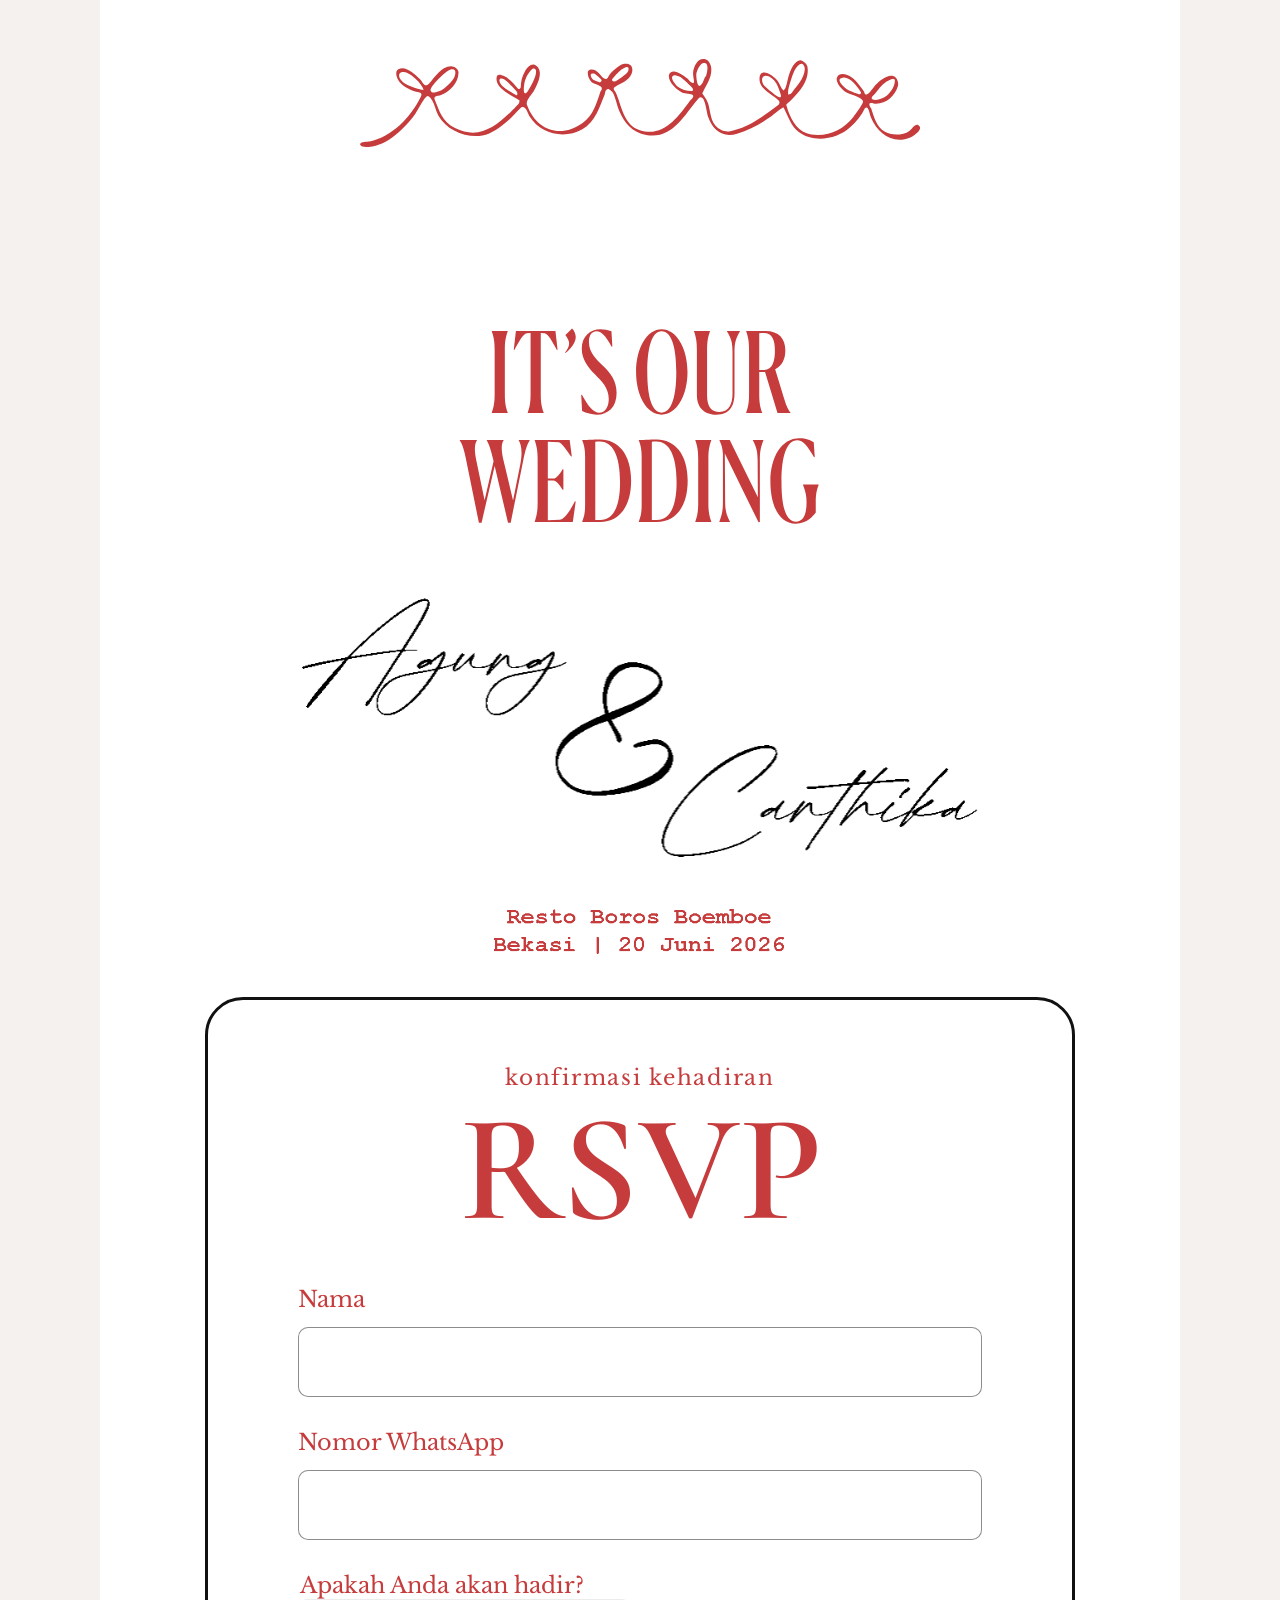
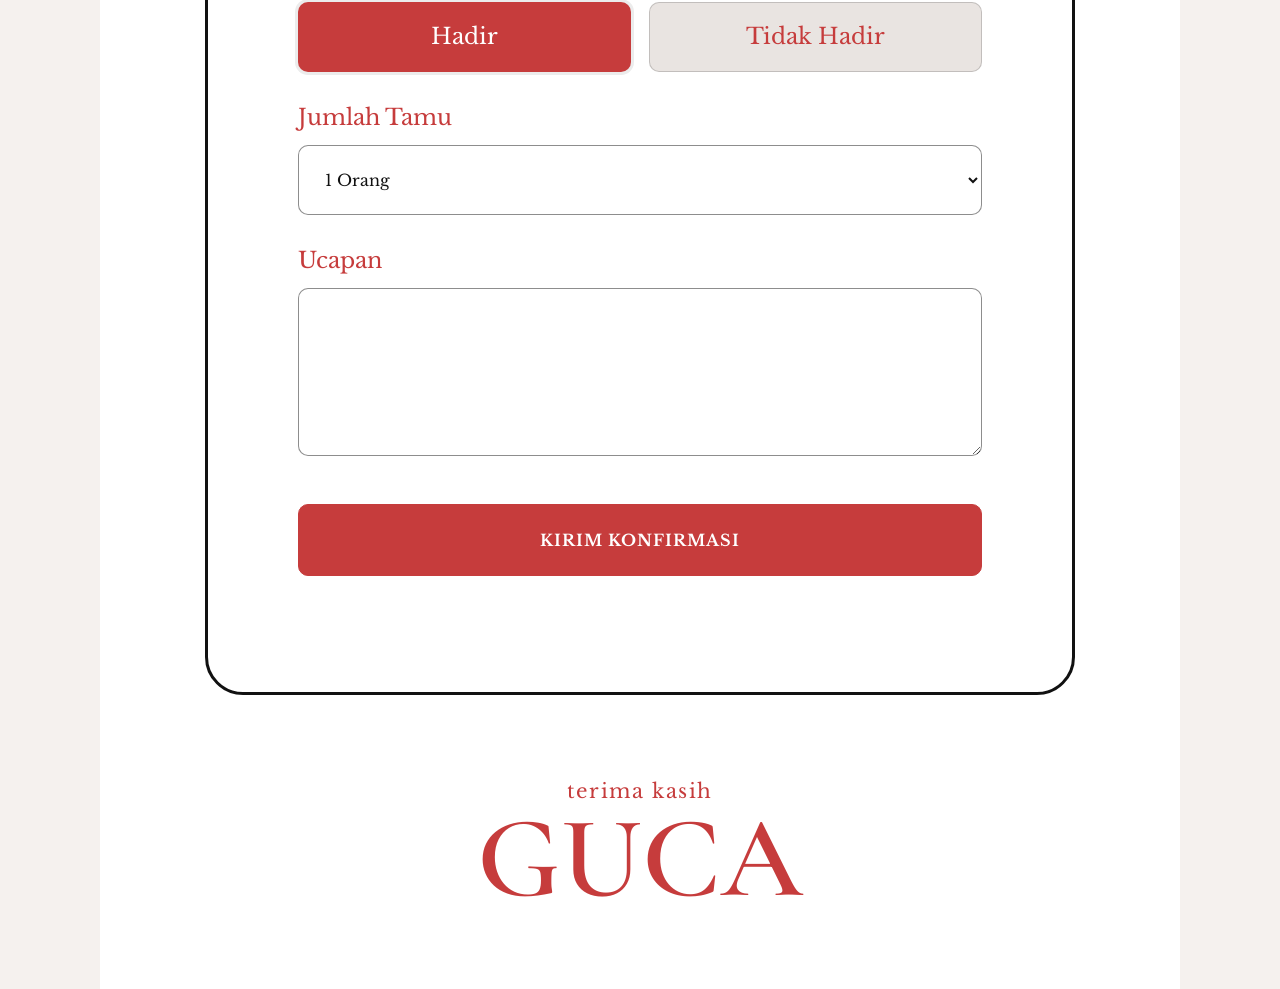
==== index.html @ 92a575a7 "Initial commit via Netlify [skip ci]" ====
<!DOCTYPE html>
<html lang="id">
<head>
  <meta charset="UTF-8">
  <meta name="viewport" content="width=device-width, initial-scale=1.0">
  <title>GUCA RSVP</title>
  <meta name="description" content="RSVP pernikahan GUCA dengan tampilan mengikuti desain undangan asli.">
  <link rel="icon" type="image/svg+xml" href="assets/favicon.svg">
  <link rel="preconnect" href="https://fonts.googleapis.com">
  <link rel="preconnect" href="https://fonts.gstatic.com" crossorigin>
  <link
    href="https://fonts.googleapis.com/css2?family=Cormorant+Garamond:wght@400;500;600;700&family=Libre+Baskerville:wght@400;700&display=swap"
    rel="stylesheet"
  >
  <link rel="stylesheet" href="styles.css">
</head>
<body>
  <main class="invitation-page">
    <section class="design-top" aria-label="Desain undangan asli">
      <img src="assets/guca-rsvp.svg" alt="GUCA wedding invitation">
    </section>

    <section class="rsvp-box" aria-labelledby="rsvpTitle">
      <p class="small-title">Konfirmasi kehadiran</p>
      <h1 id="rsvpTitle">RSVP</h1>

      <form id="rsvpForm" class="rsvp-form">
        <label>
          <span>Nama</span>
          <input name="name" type="text" autocomplete="name" required>
        </label>

        <label>
          <span>Nomor WhatsApp</span>
          <input name="phone" type="tel" autocomplete="tel" required>
        </label>

        <fieldset>
          <legend>Apakah Anda akan hadir?</legend>
          <div class="radio-grid">
            <label>
              <input type="radio" name="attendance" value="Hadir" checked>
              <span>Hadir</span>
            </label>
            <label>
              <input type="radio" name="attendance" value="Tidak hadir">
              <span>Tidak Hadir</span>
            </label>
          </div>
        </fieldset>

        <label>
          <span>Jumlah Tamu</span>
          <select name="guests">
            <option value="1">1 Orang</option>
            <option value="2">2 Orang</option>
            <option value="3">3 Orang</option>
            <option value="4">4 Orang</option>
          </select>
        </label>

        <label>
          <span>Ucapan</span>
          <textarea name="message" rows="5"></textarea>
        </label>

        <button type="submit">Kirim Konfirmasi</button>
        <p id="formStatus" class="form-status" role="status" aria-live="polite"></p>
      </form>
    </section>

    <footer class="closing-mark">
      <span>Terima kasih</span>
      <strong>GUCA</strong>
    </footer>
  </main>

  <script src="script.js"></script>
</body>
</html>
---- styles.css ----
:root {
  --red: #c63c3c;
  --black: #111;
  --muted: #6f6661;
  --paper: #fff;
}

* {
  box-sizing: border-box;
}

html {
  scroll-behavior: smooth;
}

body {
  margin: 0;
  background: #f5f1ee;
  color: var(--black);
  font-family: "Libre Baskerville", Georgia, serif;
  overflow-x: hidden;
}

button,
input,
select,
textarea {
  font: inherit;
}

.invitation-page {
  width: min(1080px, 100%);
  margin: 0 auto;
  background: var(--paper);
  min-height: 100vh;
}

.design-top {
  height: 980px;
  overflow: hidden;
  background: white;
}

.design-top img {
  display: block;
  width: 100%;
  height: auto;
  transform: translateY(-8px);
}

.rsvp-box {
  width: 80.55%;
  margin: 17px auto 0;
  min-height: 1041px;
  border: 3px solid var(--black);
  border-radius: 38px;
  padding: 64px clamp(28px, 7vw, 92px) 58px;
}

.small-title {
  margin: 0 0 20px;
  color: var(--red);
  font-size: clamp(1rem, 2.2vw, 1.35rem);
  letter-spacing: 0.08em;
  text-align: center;
  text-transform: lowercase;
}

h1 {
  margin: 0 0 54px;
  color: var(--red);
  font-family: "Cormorant Garamond", Georgia, serif;
  font-size: clamp(4.5rem, 12vw, 9.5rem);
  font-weight: 600;
  line-height: 0.78;
  text-align: center;
}

.rsvp-form {
  display: grid;
  gap: 30px;
}

.rsvp-form label,
fieldset {
  display: grid;
  gap: 12px;
  margin: 0;
  padding: 0;
  border: 0;
}

.rsvp-form label > span,
legend {
  color: var(--red);
  font-size: clamp(1rem, 2.1vw, 1.4rem);
  line-height: 1.4;
}

input,
select,
textarea {
  width: 100%;
  border: 1.5px solid rgba(17, 17, 17, 0.48);
  border-radius: 10px;
  background: white;
  color: var(--black);
  outline: 0;
}

input,
select {
  height: 70px;
  padding: 0 22px;
}

textarea {
  min-height: 168px;
  padding: 20px 22px;
  resize: vertical;
}

input:focus,
select:focus,
textarea:focus {
  border-color: var(--red);
  box-shadow: 0 0 0 3px rgba(198, 60, 60, 0.12);
}

.radio-grid {
  display: grid;
  grid-template-columns: repeat(2, minmax(0, 1fr));
  gap: 18px;
}

.radio-grid label {
  min-height: 70px;
  display: grid;
  place-items: center;
  border: 1.5px solid rgba(17, 17, 17, 0.18);
  border-radius: 10px;
  background: #e9e4e1;
  cursor: pointer;
  transition: background 180ms ease, border-color 180ms ease, box-shadow 180ms ease;
}

.radio-grid input {
  position: absolute;
  width: auto;
  height: auto;
  opacity: 0;
  pointer-events: none;
}

.radio-grid span {
  color: var(--muted);
  transition: color 180ms ease;
}

.radio-grid label:has(input:checked) span {
  color: #ffffff;
}

.radio-grid label:first-child:has(input:checked) {
  background: var(--red);
}

.radio-grid label:last-child:has(input:checked) {
  background: var(--black);
}

.radio-grid label:has(input:checked) {
  border-color: transparent;
  box-shadow: 0 0 0 3px rgba(17, 17, 17, 0.08);
}

button {
  min-height: 72px;
  margin-top: 18px;
  border: 1.5px solid var(--red);
  border-radius: 10px;
  background: var(--red);
  color: white;
  cursor: pointer;
  font-weight: 700;
  letter-spacing: 0.06em;
  text-transform: uppercase;
}

.form-status {
  min-height: 28px;
  margin: 0;
  color: var(--red);
  text-align: center;
}

.closing-mark {
  min-height: 294px;
  display: grid;
  place-items: center;
  align-content: center;
  gap: 10px;
  color: var(--red);
}

.closing-mark span {
  font-size: clamp(1rem, 2vw, 1.25rem);
  letter-spacing: 0.08em;
  text-transform: lowercase;
}

.closing-mark strong {
  font-family: "Cormorant Garamond", Georgia, serif;
  font-size: clamp(3.8rem, 9vw, 7.4rem);
  font-weight: 600;
  line-height: 0.8;
}

@media (max-width: 700px) {
  body {
    background: white;
  }

  .design-top {
    height: 94vw;
  }

  .rsvp-box {
    width: calc(100% - 36px);
    min-height: auto;
    margin-top: 16px;
    border-width: 2px;
    border-radius: 24px;
    padding: 38px 22px 34px;
  }

  h1 {
    margin-bottom: 34px;
  }

  .rsvp-form {
    gap: 22px;
  }

  .radio-grid {
    grid-template-columns: 1fr;
  }

  input,
  select,
  textarea,
  .radio-grid label,
  button {
    min-height: 58px;
  }
}
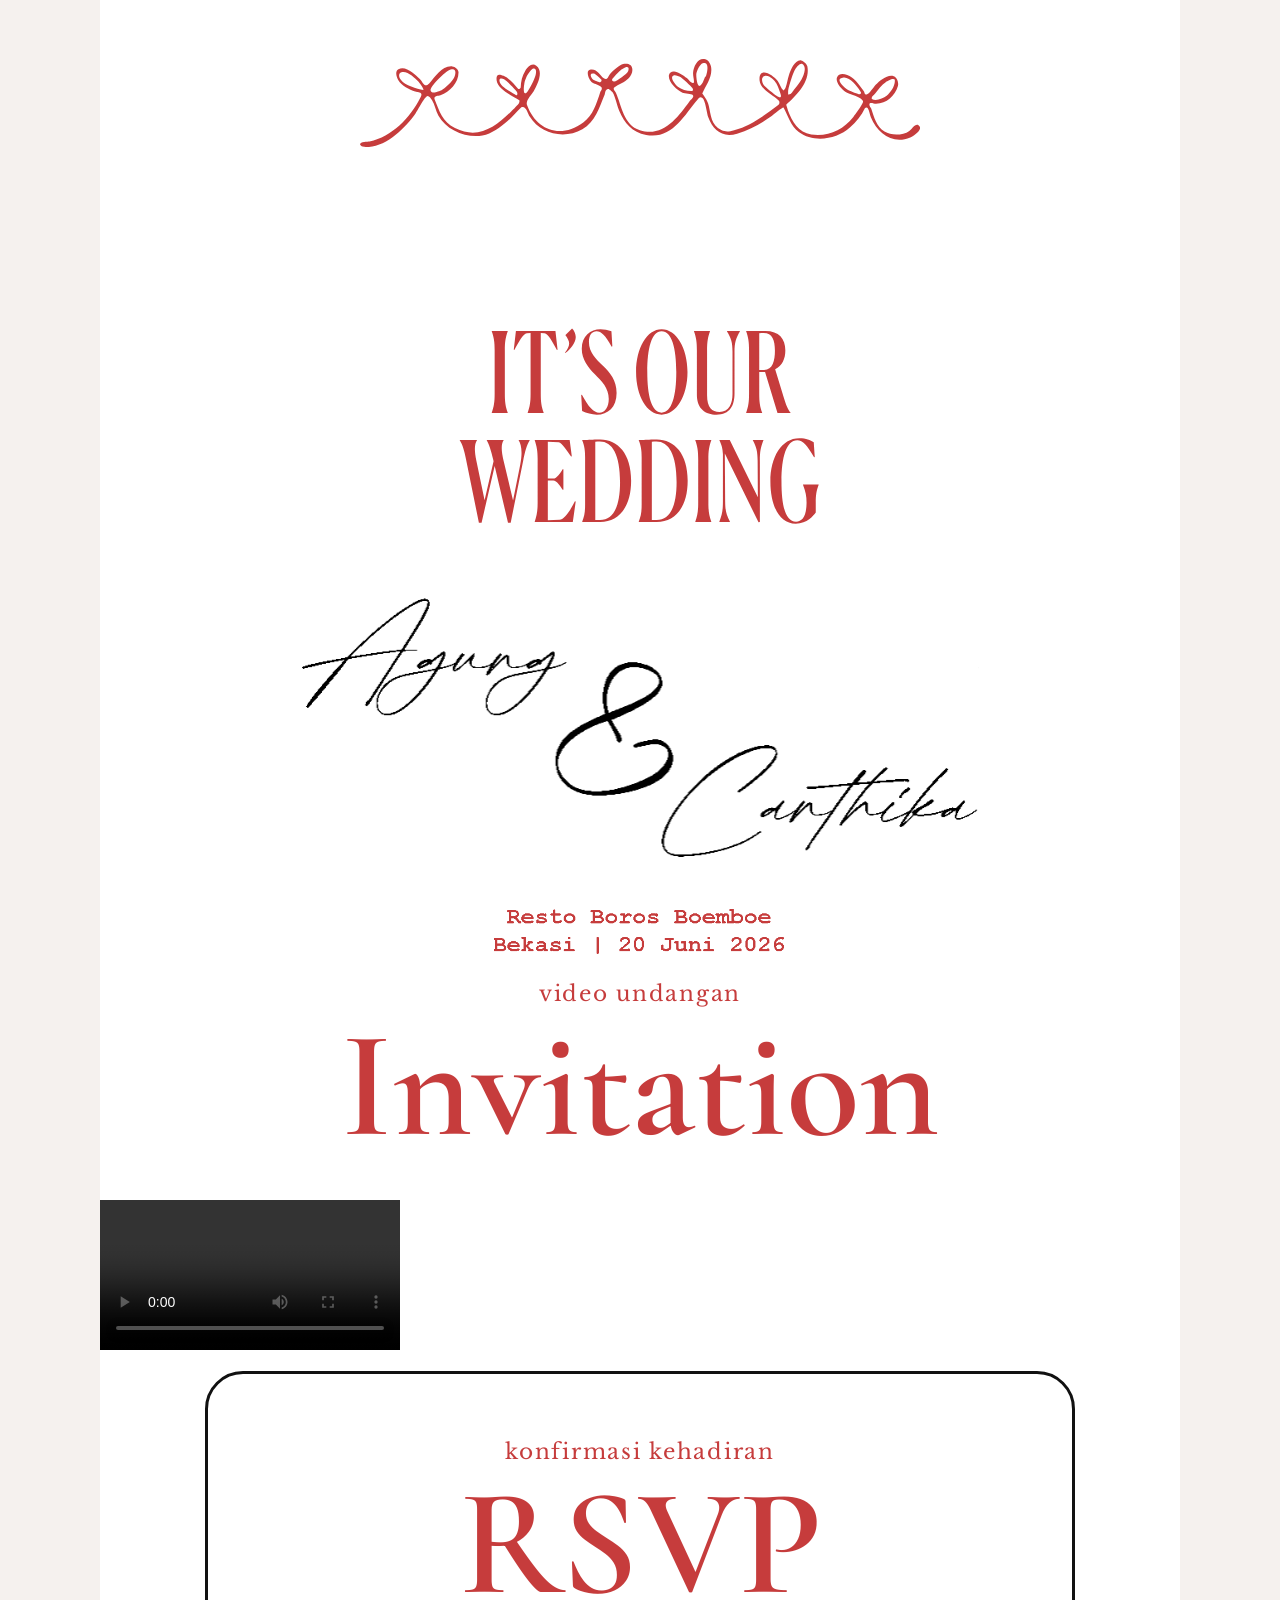
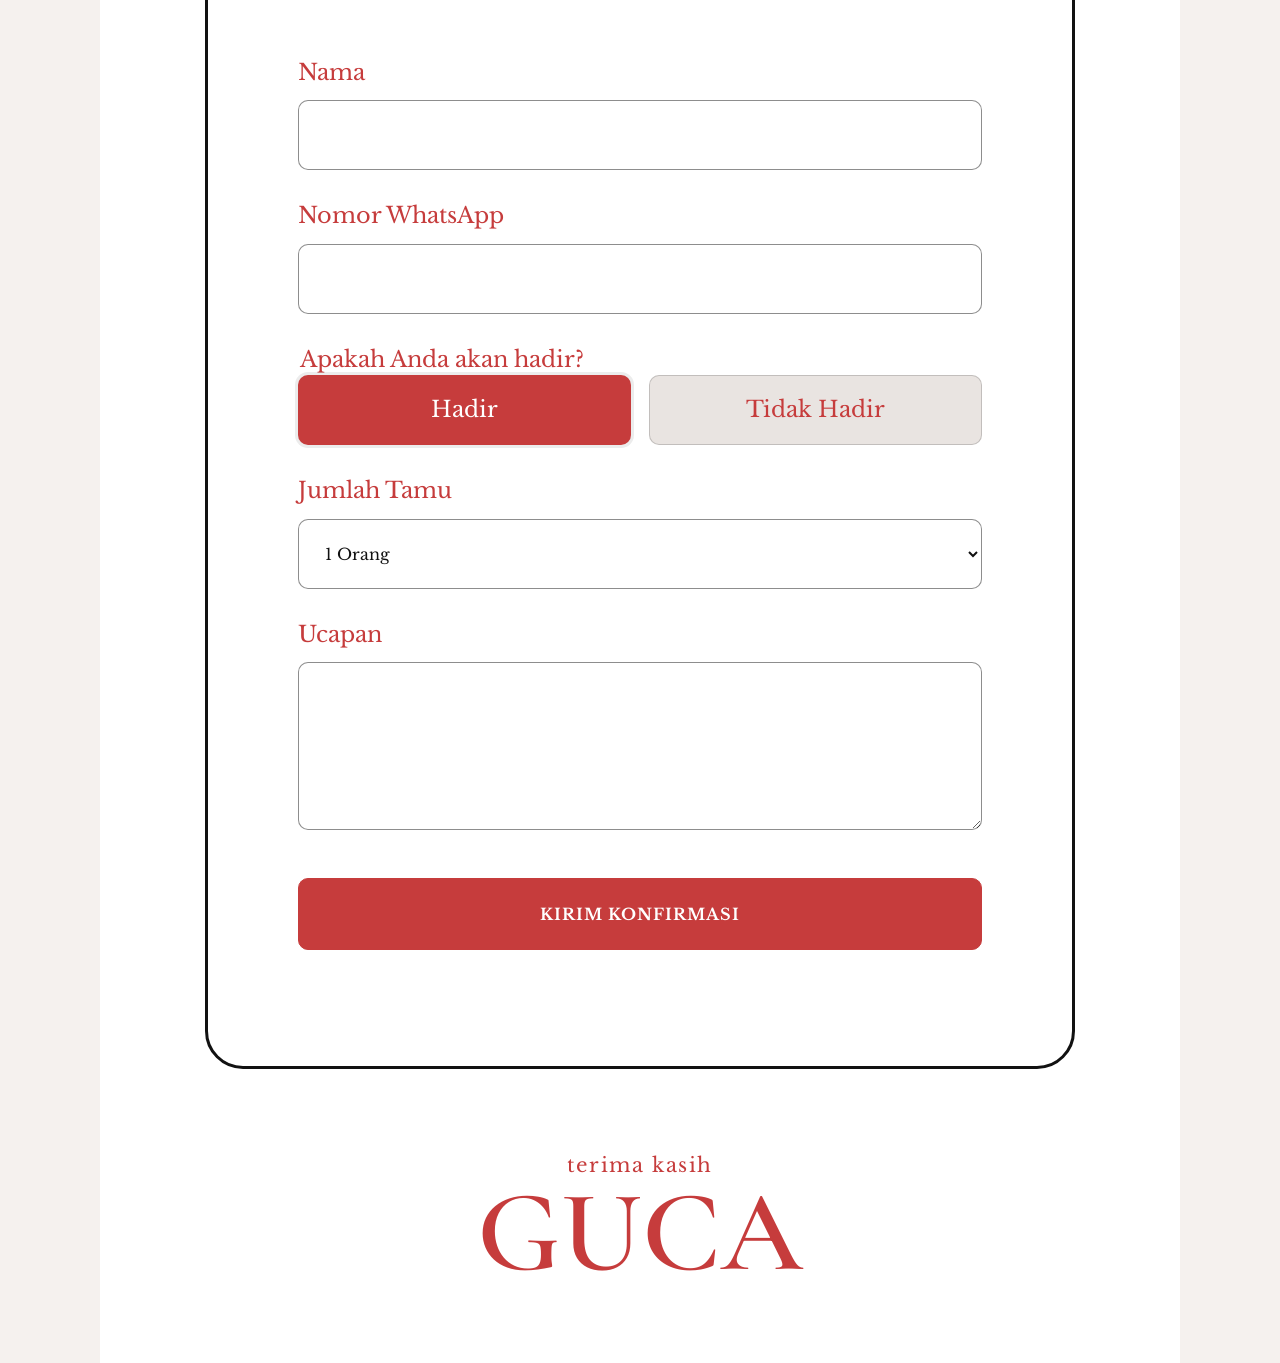
==== commit e721f1f3: "Add video section to the invitation page" ====
--- a/index.html
+++ b/index.html
@@ -20,6 +20,17 @@
       <img src="assets/guca-rsvp.svg" alt="GUCA wedding invitation">
     </section>
 
+<section class="video-section" aria-labelledby="videoTitle">
+      <p class="small-title">Video undangan</p>
+      <h1 id="videoTitle">Invitation</h1>
+      <div class="video-frame">
+        <video controls playsinline preload="metadata">
+          <source src="assets/Undangan Guca Lowres.mp4" type="video/mp4">
+          Browser Anda tidak mendukung pemutar video.
+        </video>
+      </div>
+    </section>
+    
     <section class="rsvp-box" aria-labelledby="rsvpTitle">
       <p class="small-title">Konfirmasi kehadiran</p>
       <h1 id="rsvpTitle">RSVP</h1>
@@ -43,7 +54,7 @@
               <span>Hadir</span>
             </label>
             <label>
-              <input type="radio" name="attendance" value="Tidak hadir">
+              <input type="radio" name="attendance" value="Tidak Hadir">
               <span>Tidak Hadir</span>
             </label>
           </div>
@@ -52,16 +63,16 @@
         <label>
           <span>Jumlah Tamu</span>
           <select name="guests">
-            <option value="1">1 Orang</option>
-            <option value="2">2 Orang</option>
-            <option value="3">3 Orang</option>
-            <option value="4">4 Orang</option>
+            <option value="1 orang">1 Orang</option>
+            <option value="2 orang">2 Orang</option>
+            <option value="3 orang">3 Orang</option>
+            <option value="4 orang">4 Orang</option>
           </select>
         </label>
 
         <label>
           <span>Ucapan</span>
-          <textarea name="message" rows="5"></textarea>
+          <textarea name="message" rows="5" required></textarea>
         </label>
 
         <button type="submit">Kirim Konfirmasi</button>
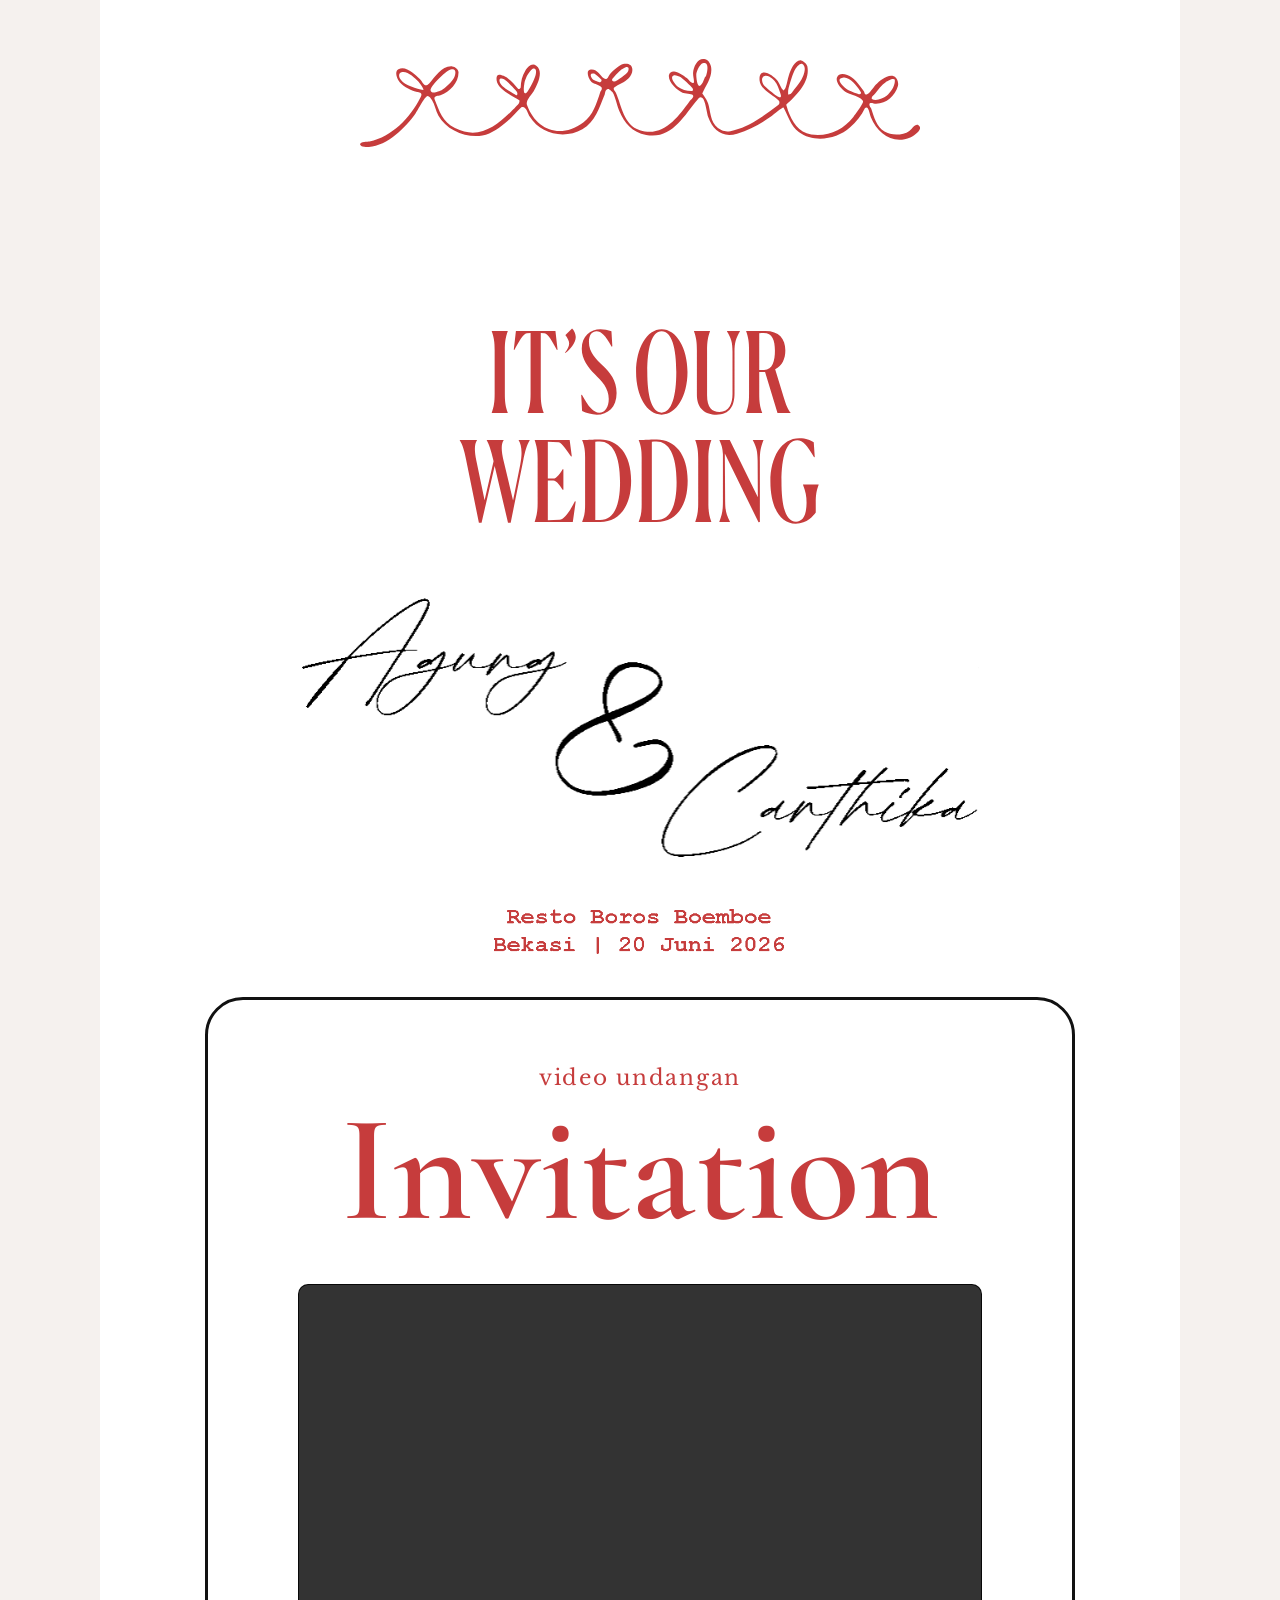
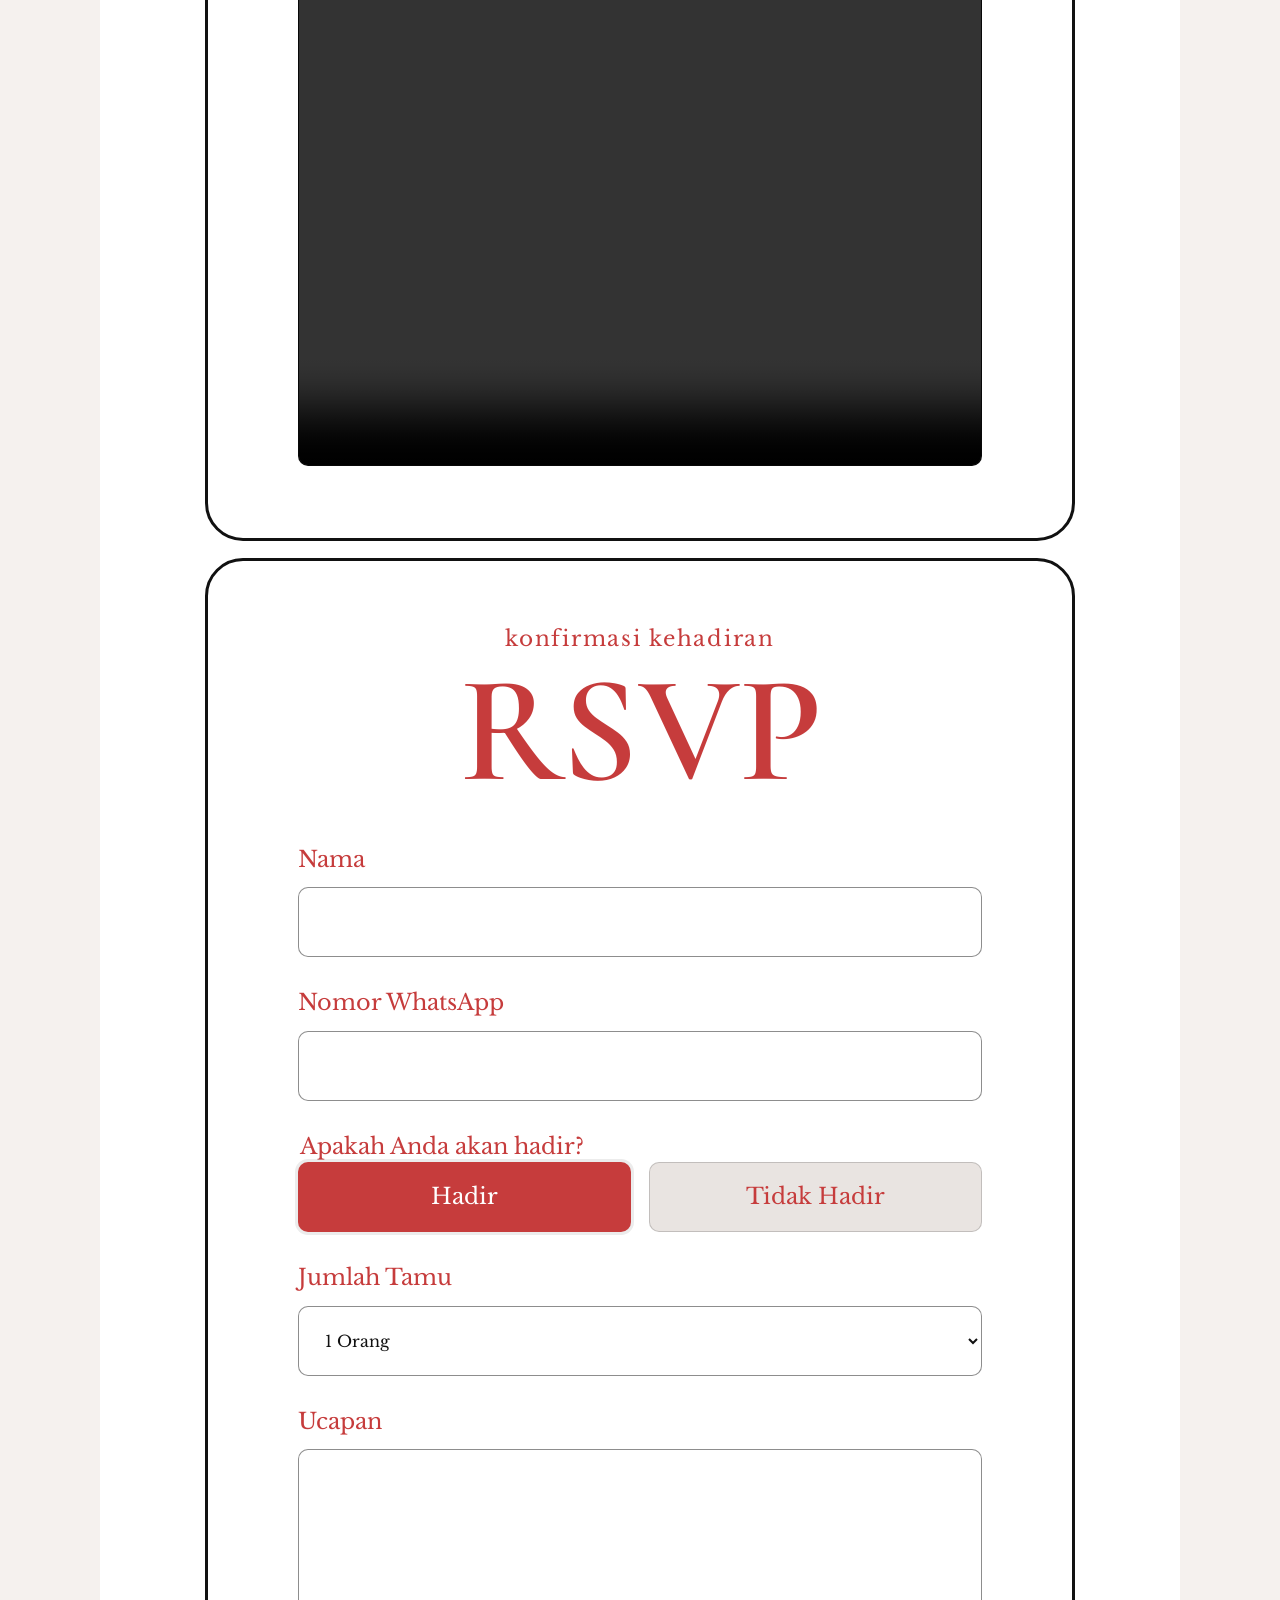
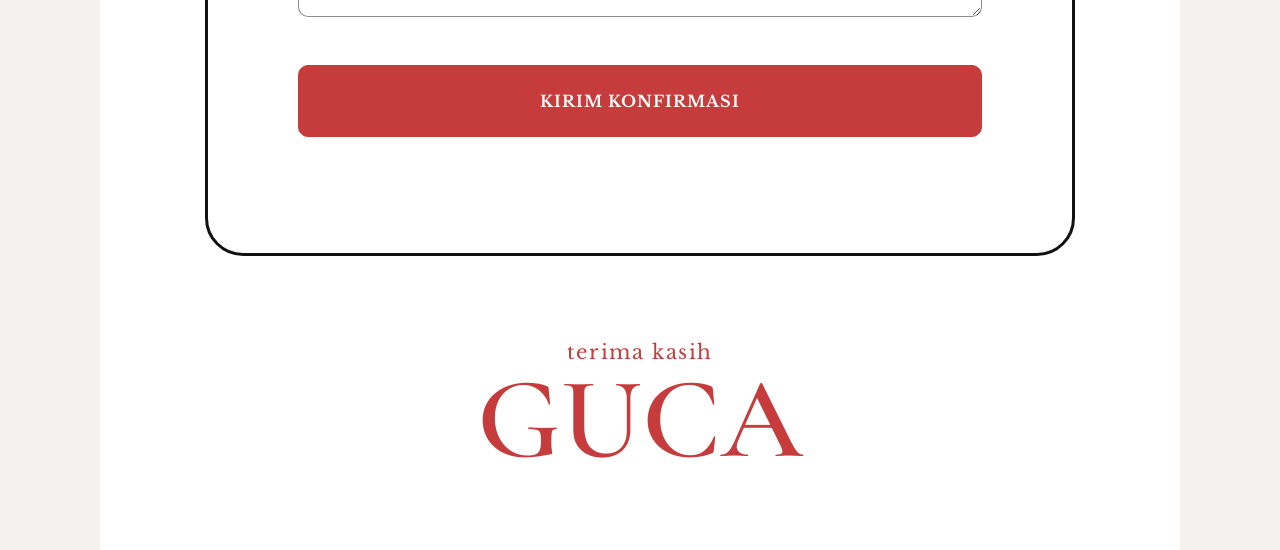
==== commit d3fb9e9f: "Update index.html" ====
--- a/index.html
+++ b/index.html
@@ -25,7 +25,7 @@
       <h1 id="videoTitle">Invitation</h1>
       <div class="video-frame">
         <video controls playsinline preload="metadata">
-          <source src="assets/Undangan Guca Lowres.mp4" type="video/mp4">
+           <source src="assets/GUCA%20INVITATION.mp4" type="video/mp4">
           Browser Anda tidak mendukung pemutar video.
         </video>
       </div>
--- a/styles.css
+++ b/styles.css
@@ -57,6 +57,30 @@
   padding: 64px clamp(28px, 7vw, 92px) 58px;
 }
 
+.video-section {
+  width: 80.55%;
+  margin: 17px auto 0;
+  border: 3px solid var(--black);
+  border-radius: 38px;
+  padding: 64px clamp(28px, 7vw, 92px) 72px;
+}
+
+.video-frame {
+  overflow: hidden;
+  border: 1.5px solid rgba(17, 17, 17, 0.48);
+  border-radius: 10px;
+  background: #000;
+}
+
+.video-frame video {
+  display: block;
+  width: 100%;
+  aspect-ratio: 9 / 16;
+  max-height: 780px;
+  object-fit: contain;
+  background: #000;
+}
+
 .small-title {
   margin: 0 0 20px;
   color: var(--red);
@@ -234,6 +258,14 @@
     padding: 38px 22px 34px;
   }
 
+.video-section {
+    width: calc(100% - 36px);
+    margin-top: 16px;
+    border-width: 2px;
+    border-radius: 24px;
+    padding: 38px 22px 34px;
+  }
+  
   h1 {
     margin-bottom: 34px;
   }
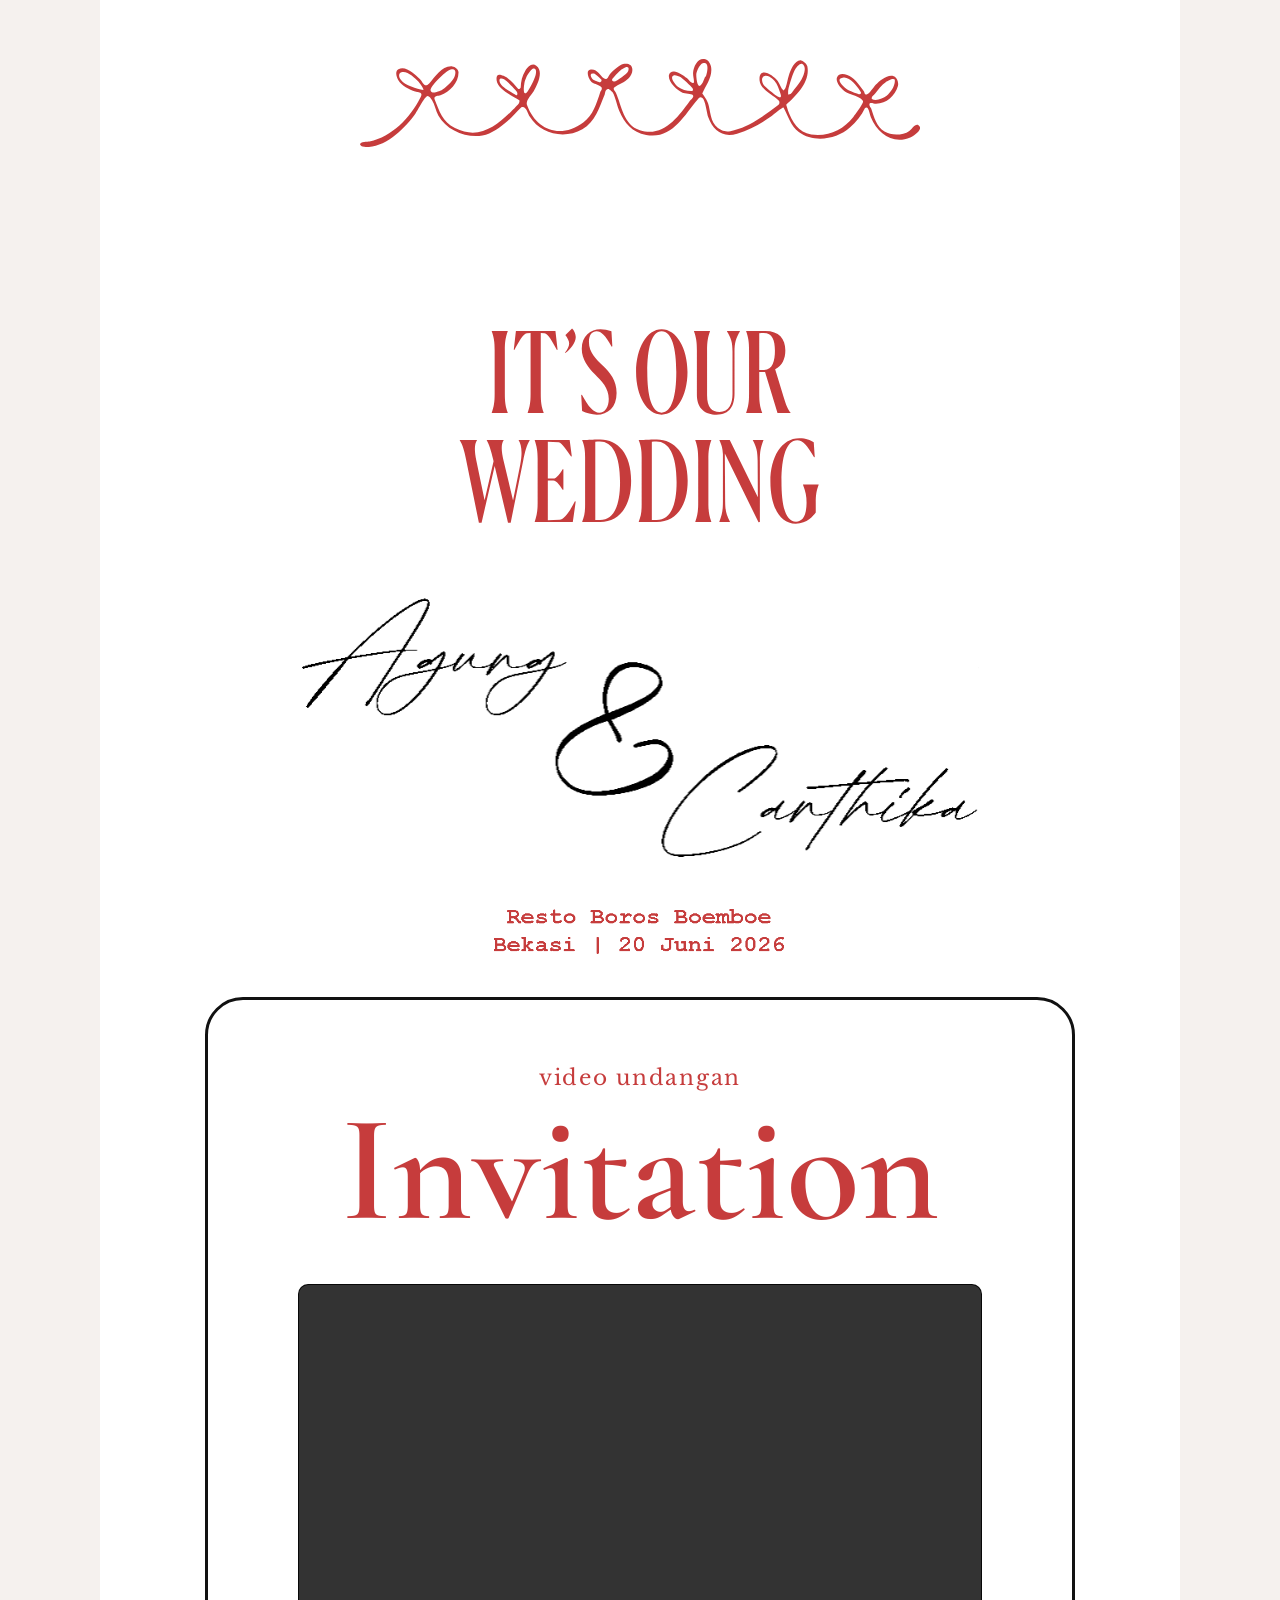
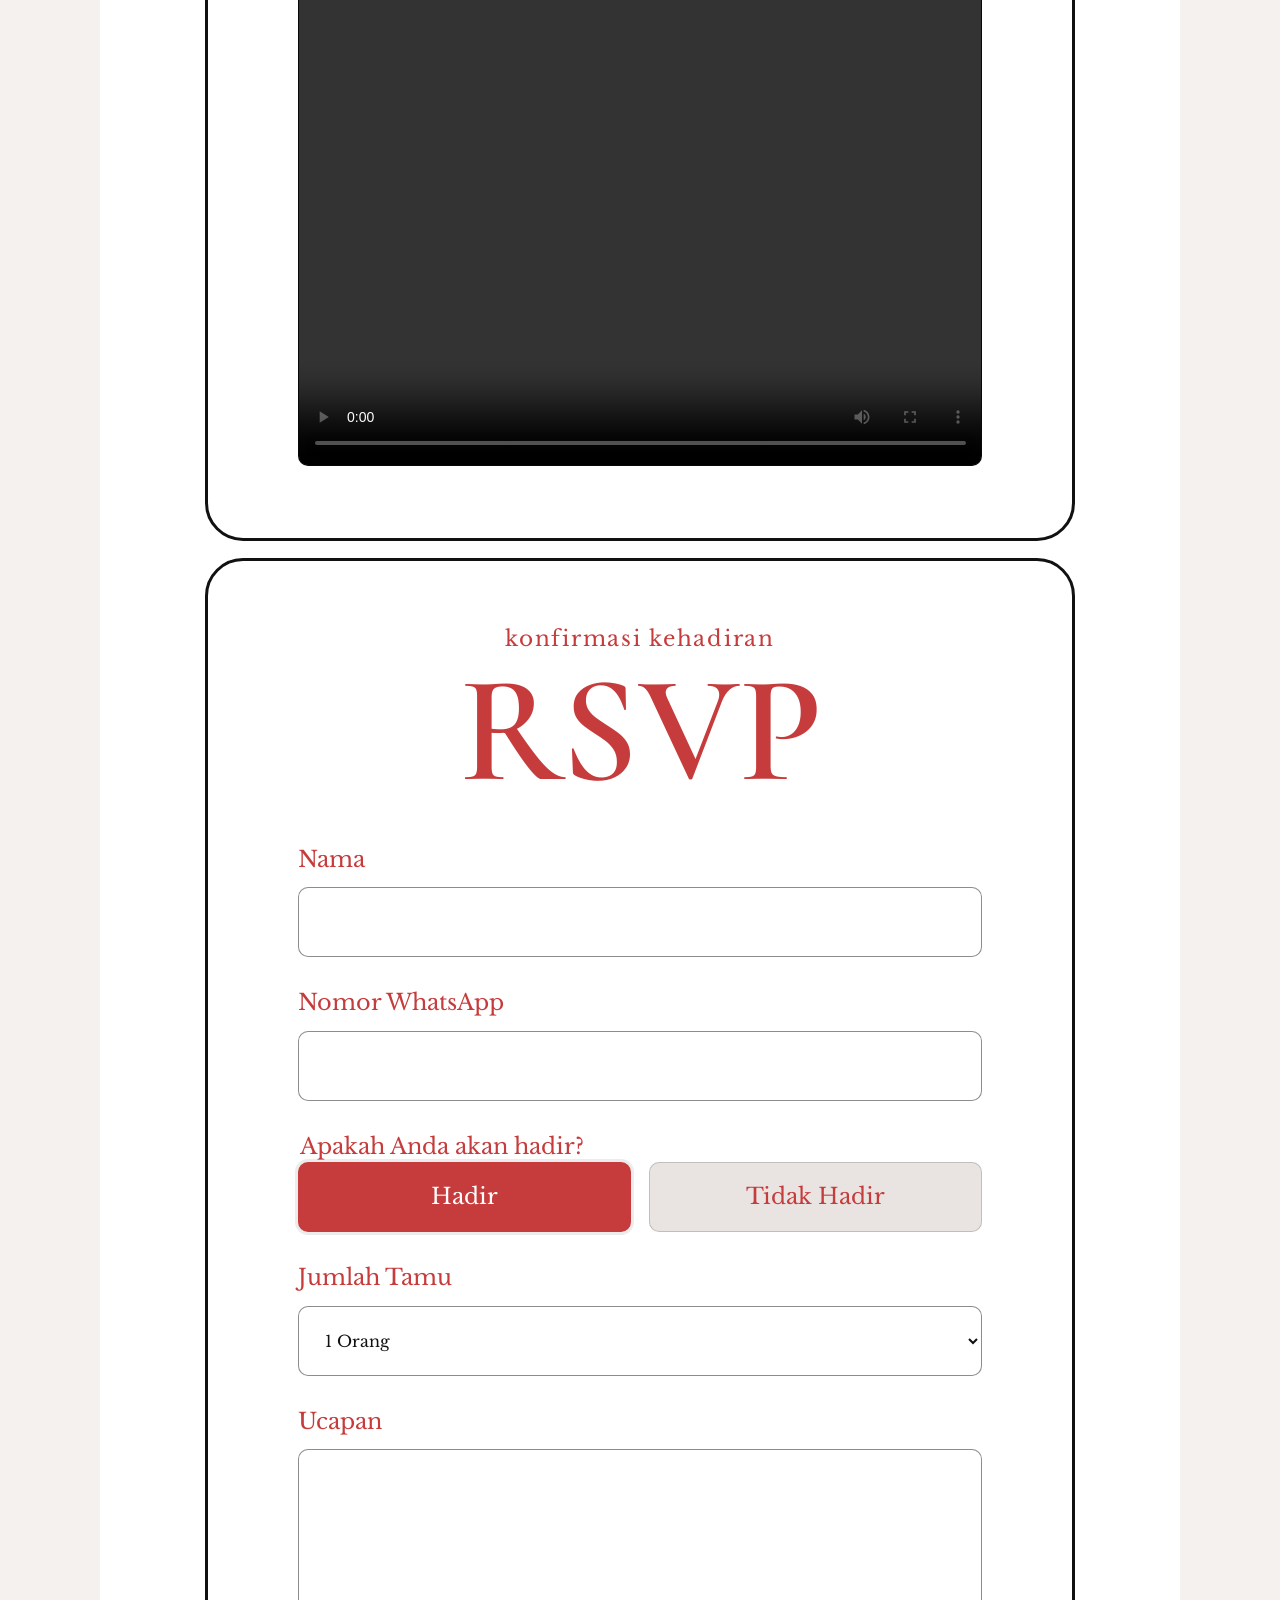
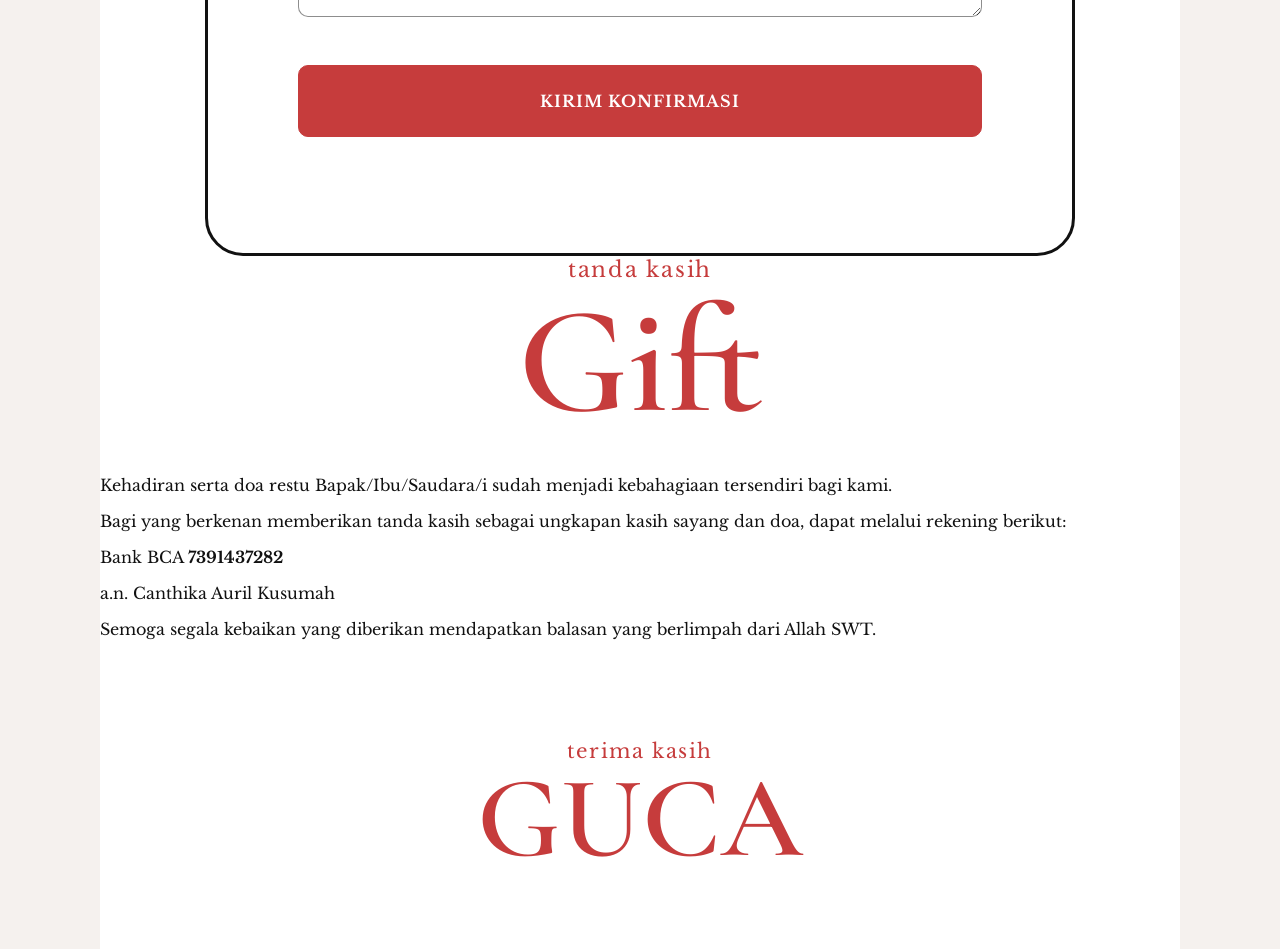
==== commit 5ba83ffd: "Update index.html" ====
--- a/index.html
+++ b/index.html
@@ -80,6 +80,33 @@
       </form>
     </section>
 
+ <section class="gift-section" aria-labelledby="giftTitle">
+      <p class="small-title">Tanda kasih</p>
+      <h1 id="giftTitle">Gift</h1>
+      <div class="gift-copy">
+        <p>
+          Kehadiran serta doa restu Bapak/Ibu/Saudara/i sudah menjadi kebahagiaan
+          tersendiri bagi kami.
+        </p>
+        <p>
+          Bagi yang berkenan memberikan tanda kasih sebagai ungkapan kasih sayang
+          dan doa, dapat melalui rekening berikut:
+        </p>
+      </div>
+
+      <div class="bank-box">
+        <span>Bank BCA</span>
+        <strong>7391437282</strong>
+        <p>a.n. Canthika Auril Kusumah</p>
+      </div>
+
+      <p class="gift-prayer">
+        Semoga segala kebaikan yang diberikan mendapatkan balasan yang berlimpah
+        dari Allah SWT.
+      </p>
+    </section>
+
+    
     <footer class="closing-mark">
       <span>Terima kasih</span>
       <strong>GUCA</strong>
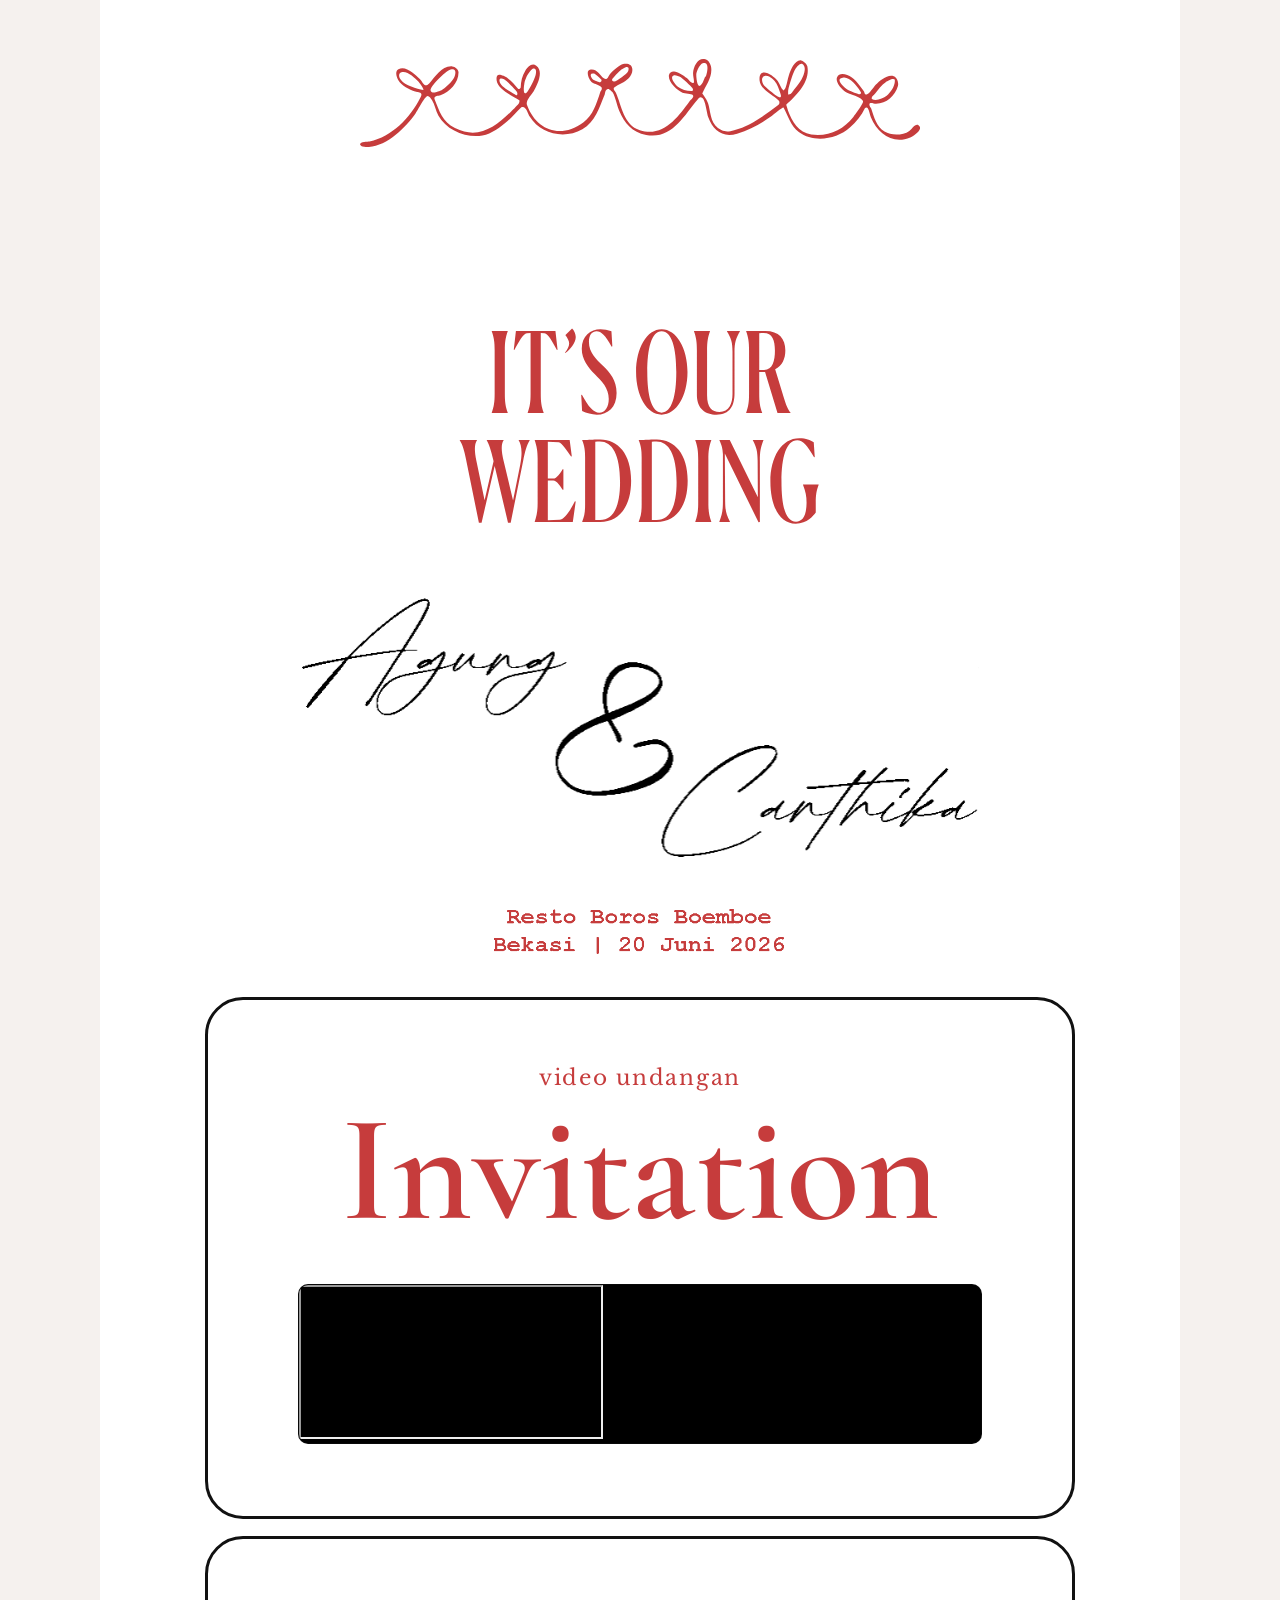
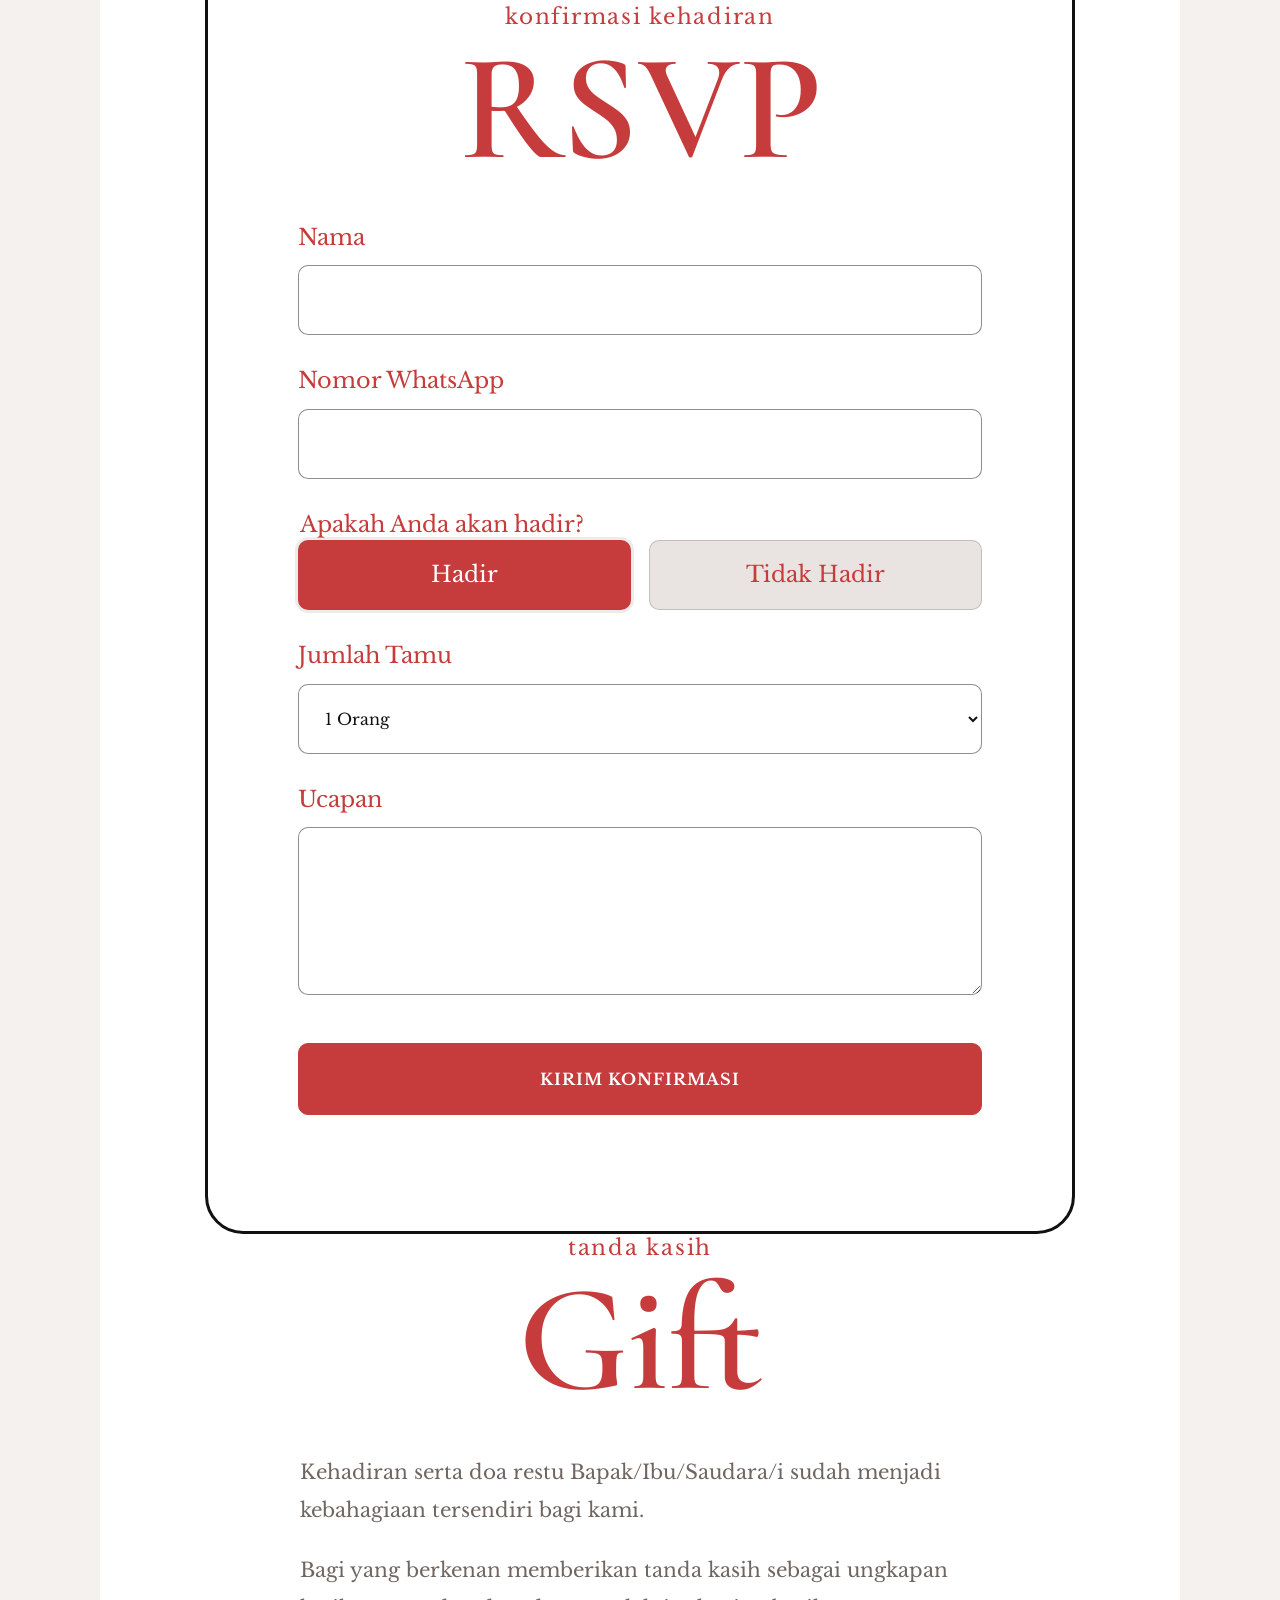
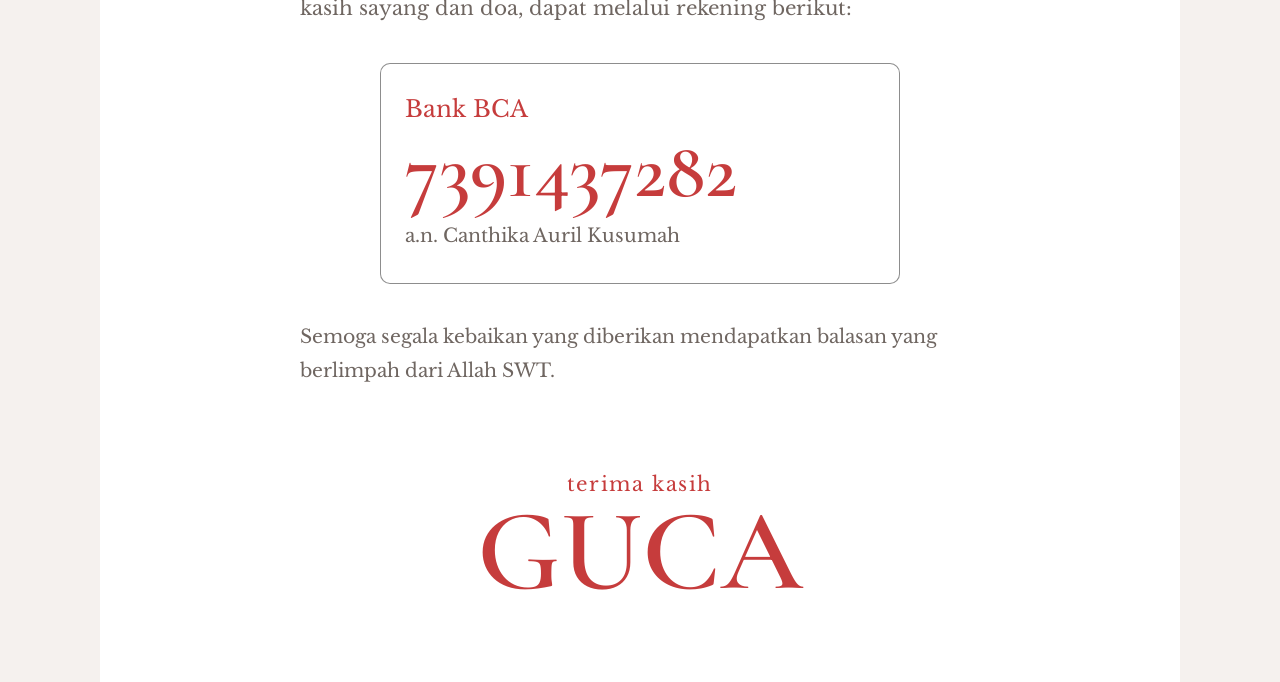
==== commit 720e081b: "Update index.html" ====
--- a/index.html
+++ b/index.html
@@ -24,10 +24,12 @@
       <p class="small-title">Video undangan</p>
       <h1 id="videoTitle">Invitation</h1>
       <div class="video-frame">
-        <video controls playsinline preload="metadata">
-           <source src="assets/GUCA%20INVITATION.mp4" type="video/mp4">
-          Browser Anda tidak mendukung pemutar video.
-        </video>
+        <iframe
+  src="https://drive.google.com/file/d/1Iy173Sjkpbs8uBAxo9HikL7vmwSMx9ie/preview"
+  title="Video undangan GUCA"
+  allow="autoplay; encrypted-media"
+  allowfullscreen
+></iframe>
       </div>
     </section>
     
--- a/styles.css
+++ b/styles.css
@@ -72,6 +72,66 @@
   background: #000;
 }
 
+gift-section {
+  width: 80.55%;
+  margin: 17px auto 0;
+  border: 3px solid var(--black);
+  border-radius: 38px;
+  padding: 64px clamp(28px, 7vw, 92px) 72px;
+  text-align: center;
+}
+
+.gift-copy {
+  display: grid;
+  gap: 22px;
+  max-width: 680px;
+  margin: 0 auto 36px;
+  color: var(--muted);
+  font-size: clamp(1rem, 2vw, 1.25rem);
+  line-height: 1.9;
+}
+
+.gift-copy p,
+.gift-prayer,
+.bank-box p {
+  margin: 0;
+}
+
+.bank-box {
+  display: grid;
+  gap: 12px;
+  max-width: 520px;
+  margin: 0 auto 36px;
+  padding: 30px 24px;
+  border: 1.5px solid rgba(17, 17, 17, 0.48);
+  border-radius: 10px;
+  background: #fff;
+  color: var(--red);
+}
+
+.bank-box span {
+  font-size: clamp(1.1rem, 2.3vw, 1.45rem);
+}
+
+.bank-box strong {
+  font-family: "Cormorant Garamond", Georgia, serif;
+  font-size: clamp(2.6rem, 7vw, 5rem);
+  font-weight: 600;
+  line-height: 0.9;
+}
+
+.bank-box p,
+.gift-prayer {
+  color: var(--muted);
+  font-size: clamp(1rem, 2vw, 1.18rem);
+  line-height: 1.8;
+}
+
+.gift-prayer {
+  max-width: 680px;
+  margin: 0 auto;
+}
+
 .video-frame video {
   display: block;
   width: 100%;
@@ -265,6 +325,14 @@
     border-radius: 24px;
     padding: 38px 22px 34px;
   }
+
+.gift-section {
+    width: calc(100% - 36px);
+    margin-top: 16px;
+    border-width: 2px;
+    border-radius: 24px;
+    padding: 38px 22px 34px;
+  }
   
   h1 {
     margin-bottom: 34px;
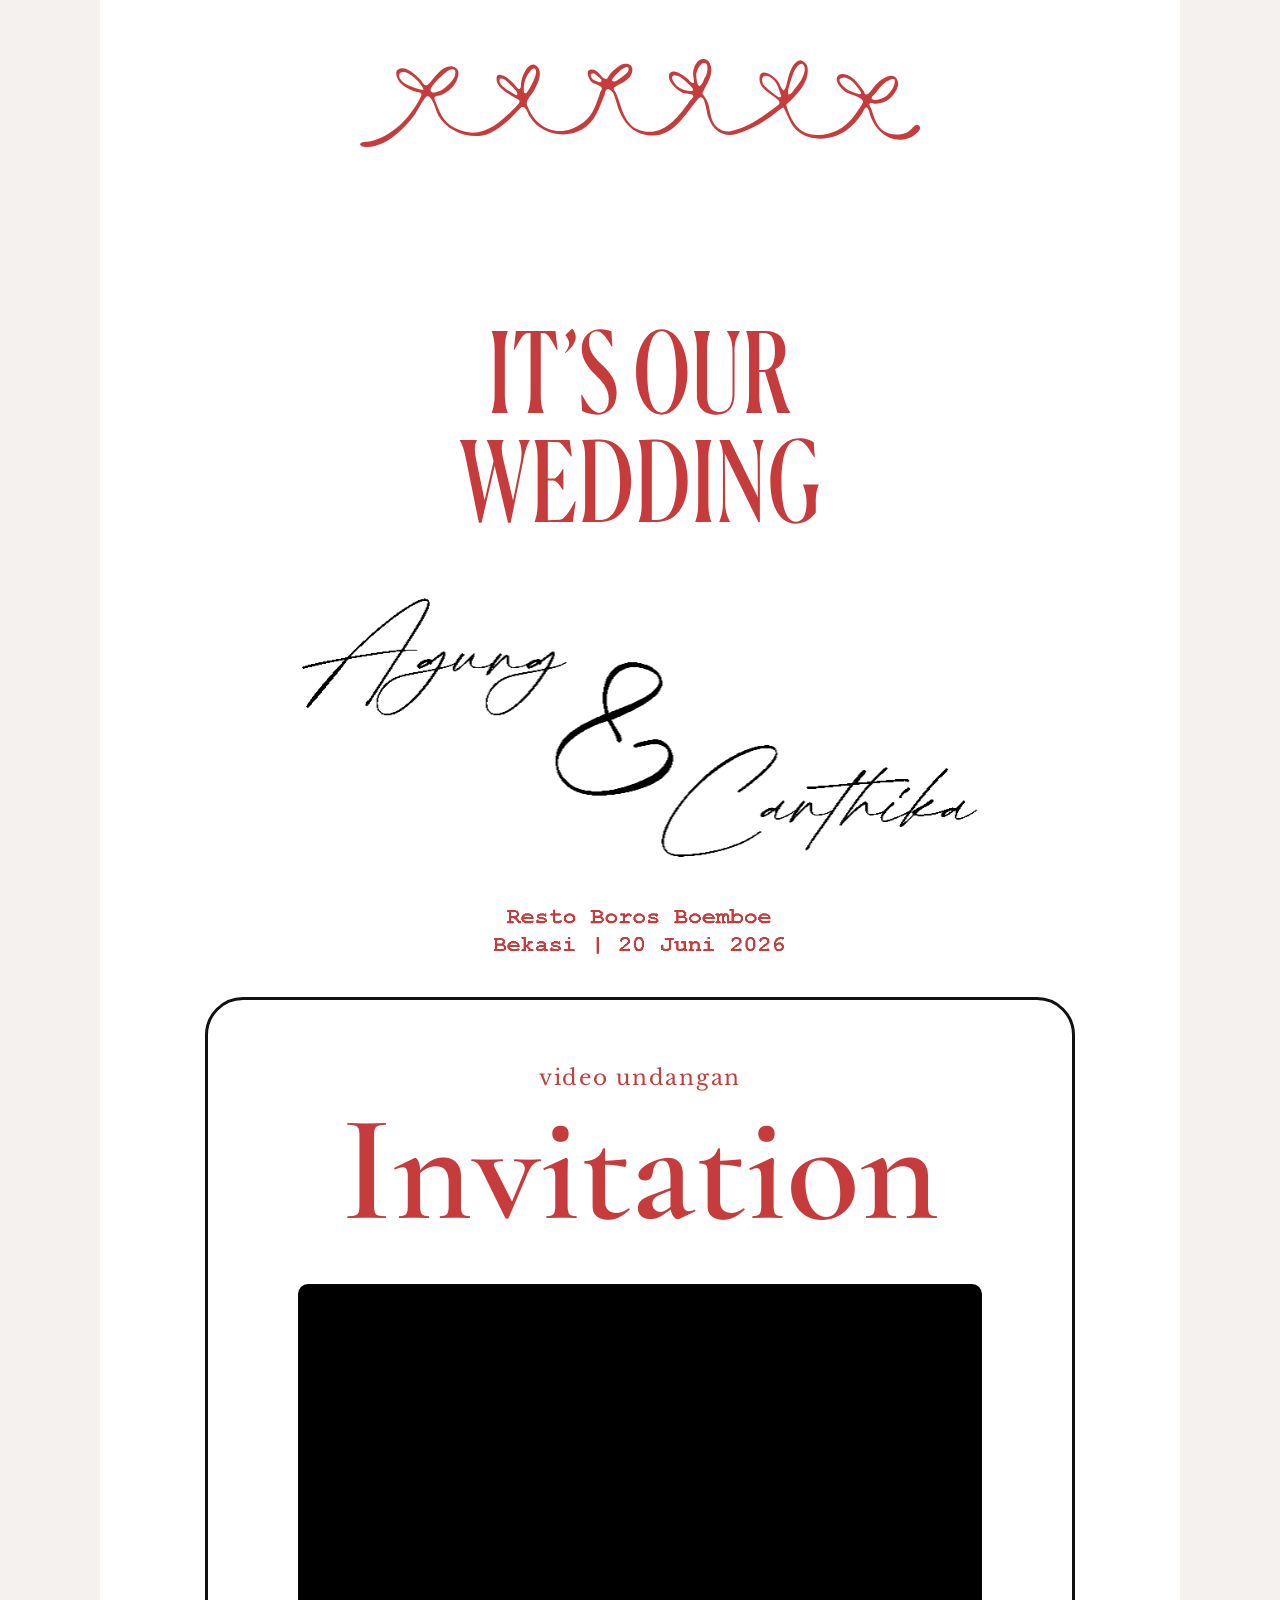
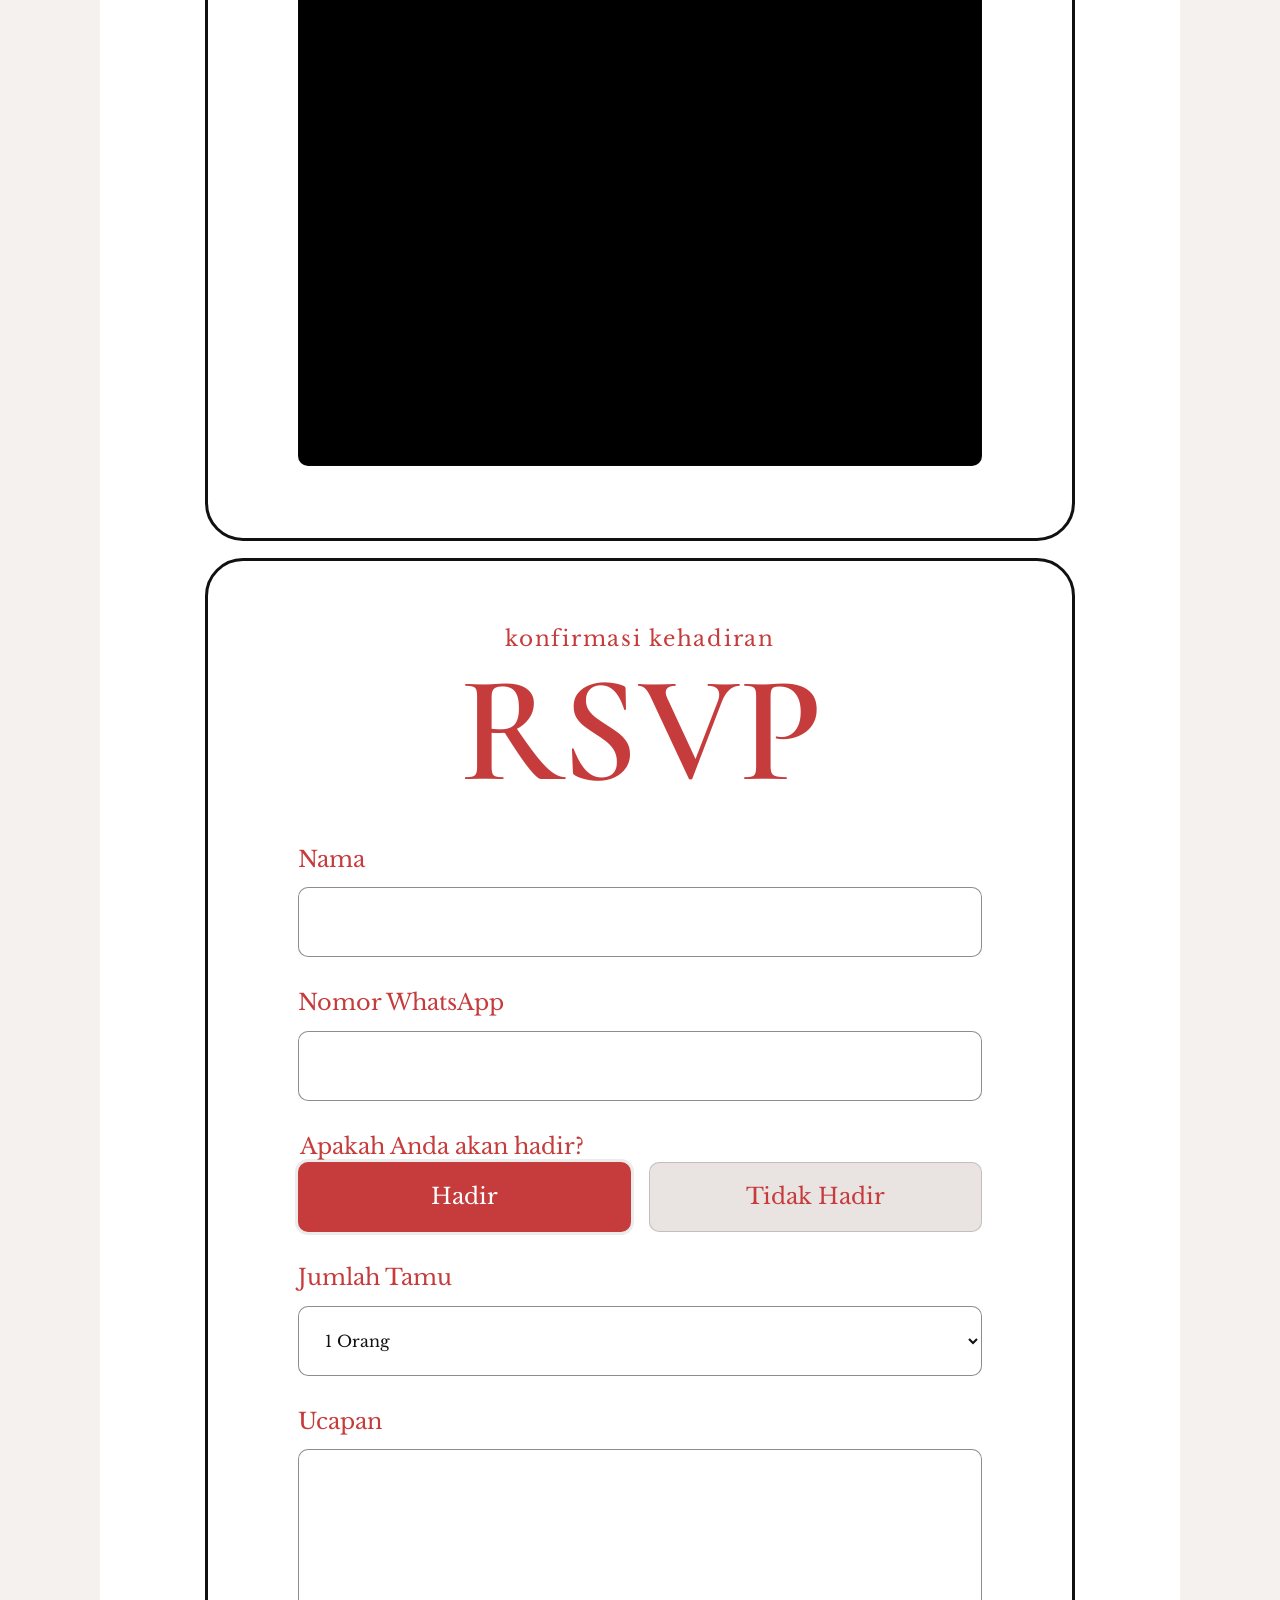
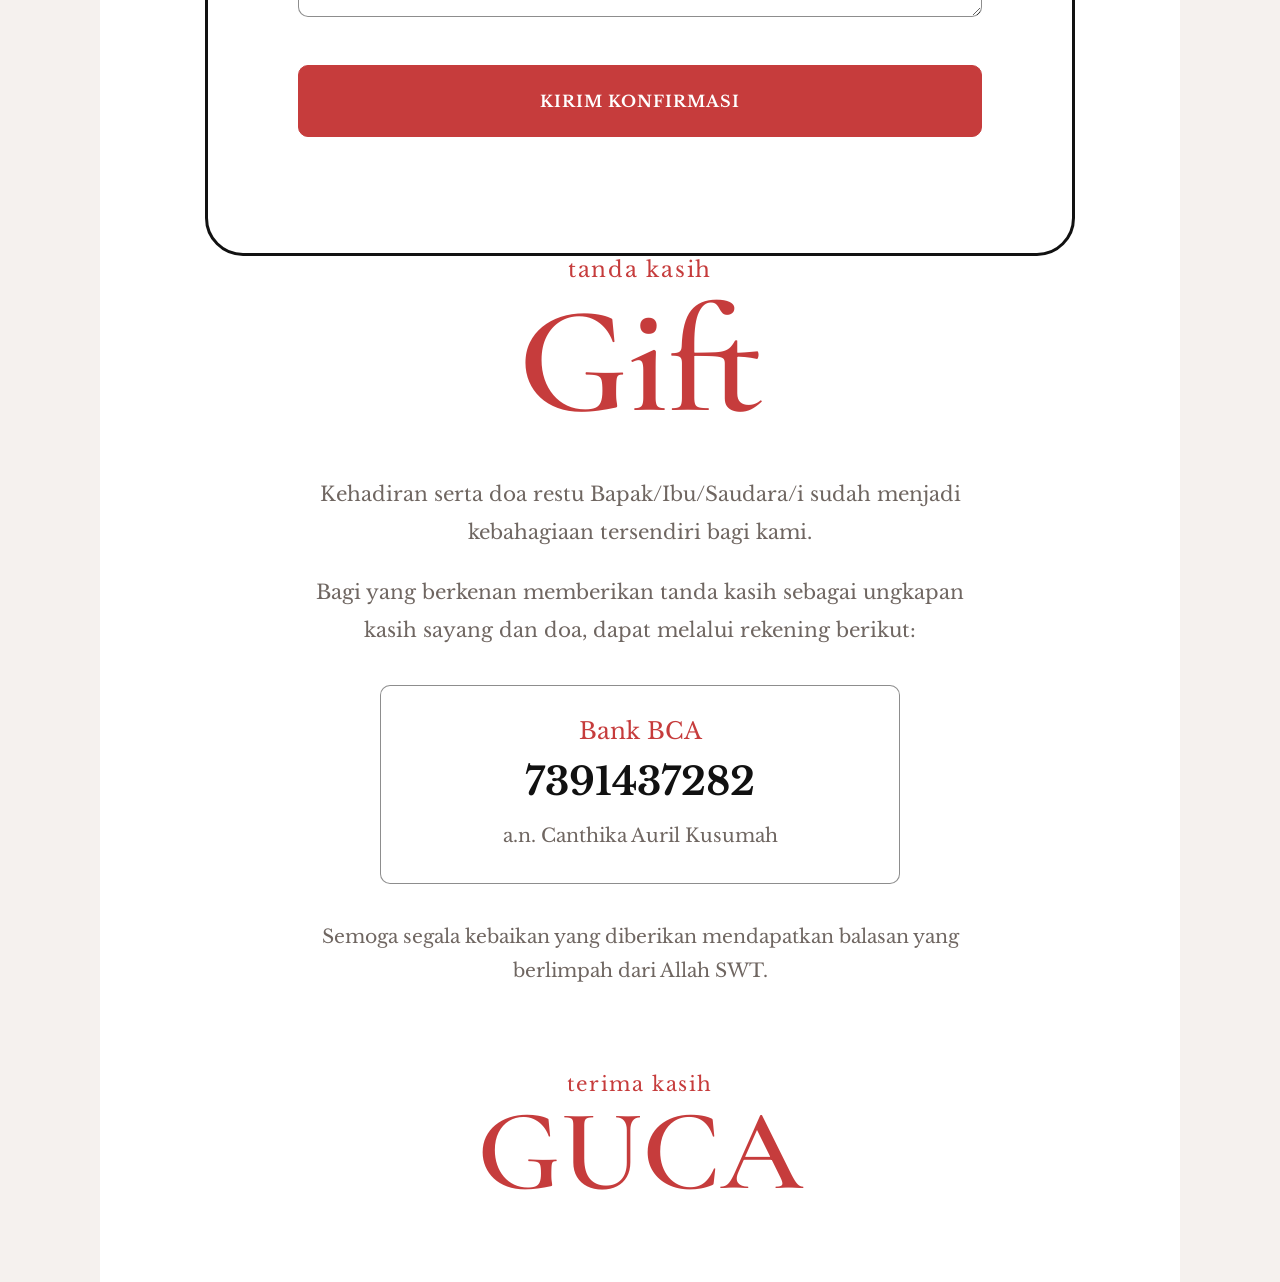
==== commit 64e31f46: "Update index.html" ====
--- a/index.html
+++ b/index.html
@@ -3,6 +3,7 @@
 <head>
   <meta charset="UTF-8">
   <meta name="viewport" content="width=device-width, initial-scale=1.0">
+  <meta name="format-detection" content="telephone=no">
   <title>GUCA RSVP</title>
   <meta name="description" content="RSVP pernikahan GUCA dengan tampilan mengikuti desain undangan asli.">
   <link rel="icon" type="image/svg+xml" href="assets/favicon.svg">
@@ -26,9 +27,11 @@
       <div class="video-frame">
         <iframe
   src="https://drive.google.com/file/d/1Iy173Sjkpbs8uBAxo9HikL7vmwSMx9ie/preview"
-  title="Video undangan GUCA"
-  allow="autoplay; encrypted-media"
+  title="Video Undangan GUCA"
+  allow="autoplay; fullscreen; encrypted-media; picture-in-picture"
   allowfullscreen
+  webkitallowfullscreen
+  mozallowfullscreen
 ></iframe>
       </div>
     </section>
--- a/styles.css
+++ b/styles.css
@@ -89,6 +89,7 @@
   color: var(--muted);
   font-size: clamp(1rem, 2vw, 1.25rem);
   line-height: 1.9;
+  text-align:center;
 }
 
 .gift-copy p,
@@ -107,6 +108,7 @@
   border-radius: 10px;
   background: #fff;
   color: var(--red);
+  text-align:center;
 }
 
 .bank-box span {
@@ -114,10 +116,12 @@
 }
 
 .bank-box strong {
-  font-family: "Cormorant Garamond", Georgia, serif;
-  font-size: clamp(2.6rem, 7vw, 5rem);
-  font-weight: 600;
-  line-height: 0.9;
+  color: var(--black);
+  font-family: "Libre Baskerville", Georgia, serif;
+  font-size: clamp(1.5rem, 4vw, 2.4rem);
+  font-weight: 700;
+  line-height: 1.3;
+  text-decoration: none;
 }
 
 .bank-box p,
@@ -125,6 +129,7 @@
   color: var(--muted);
   font-size: clamp(1rem, 2vw, 1.18rem);
   line-height: 1.8;
+  text-align:center;
 }
 
 .gift-prayer {
@@ -132,12 +137,12 @@
   margin: 0 auto;
 }
 
-.video-frame video {
+.video-frame iframe {
   display: block;
   width: 100%;
+  border: 0;
   aspect-ratio: 9 / 16;
   max-height: 780px;
-  object-fit: contain;
   background: #000;
 }
 
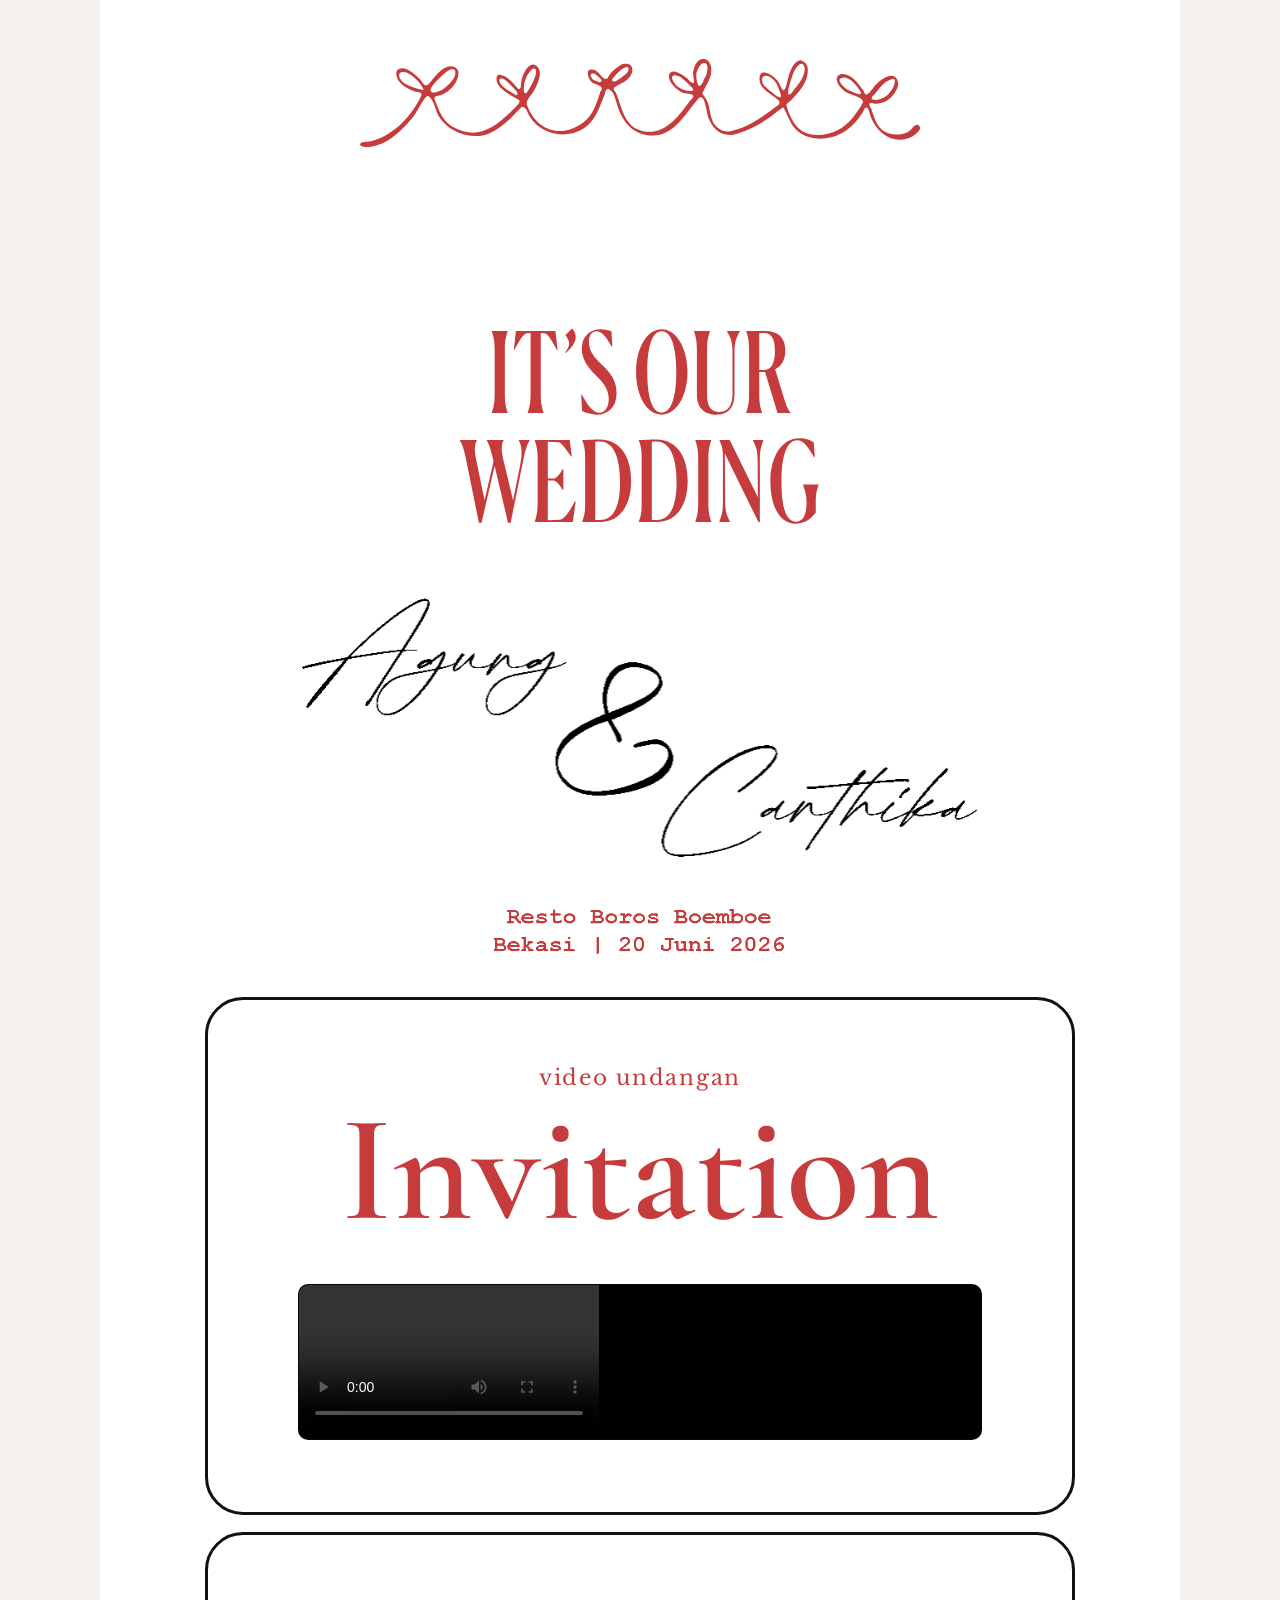
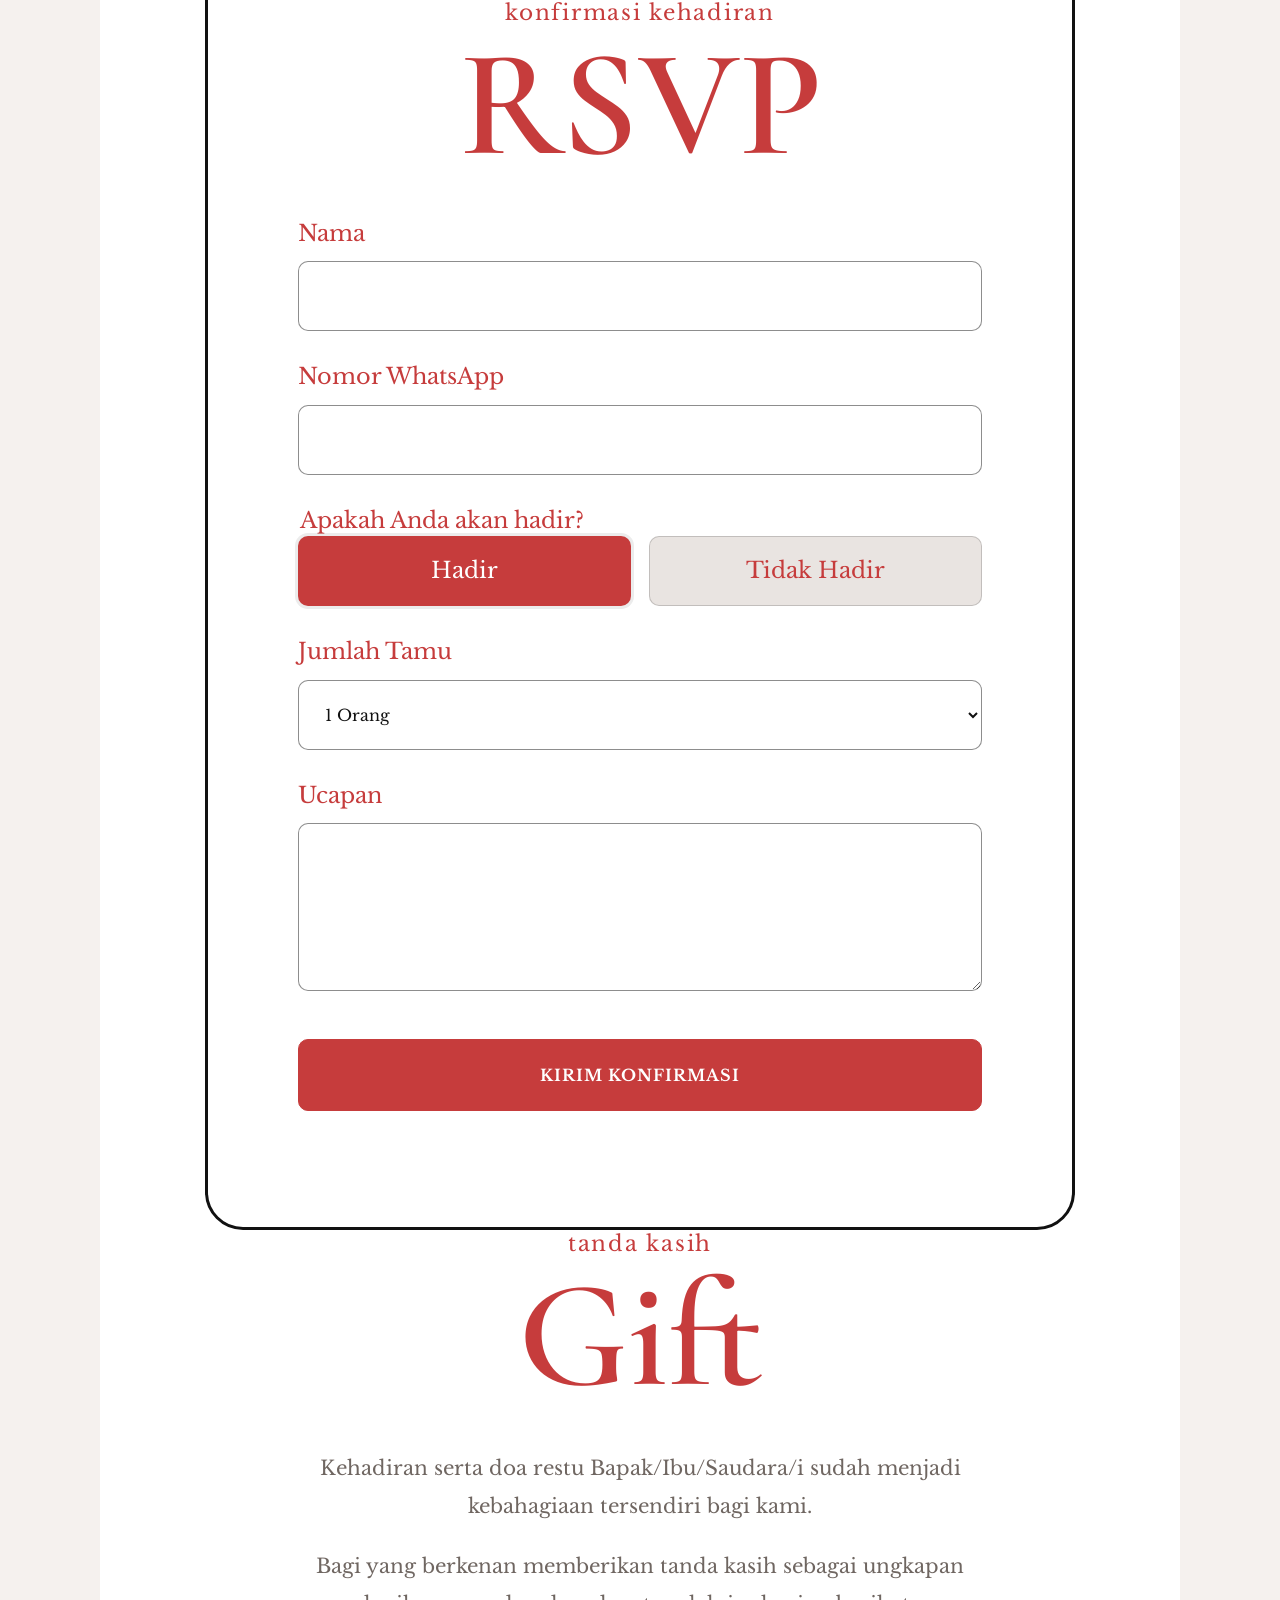
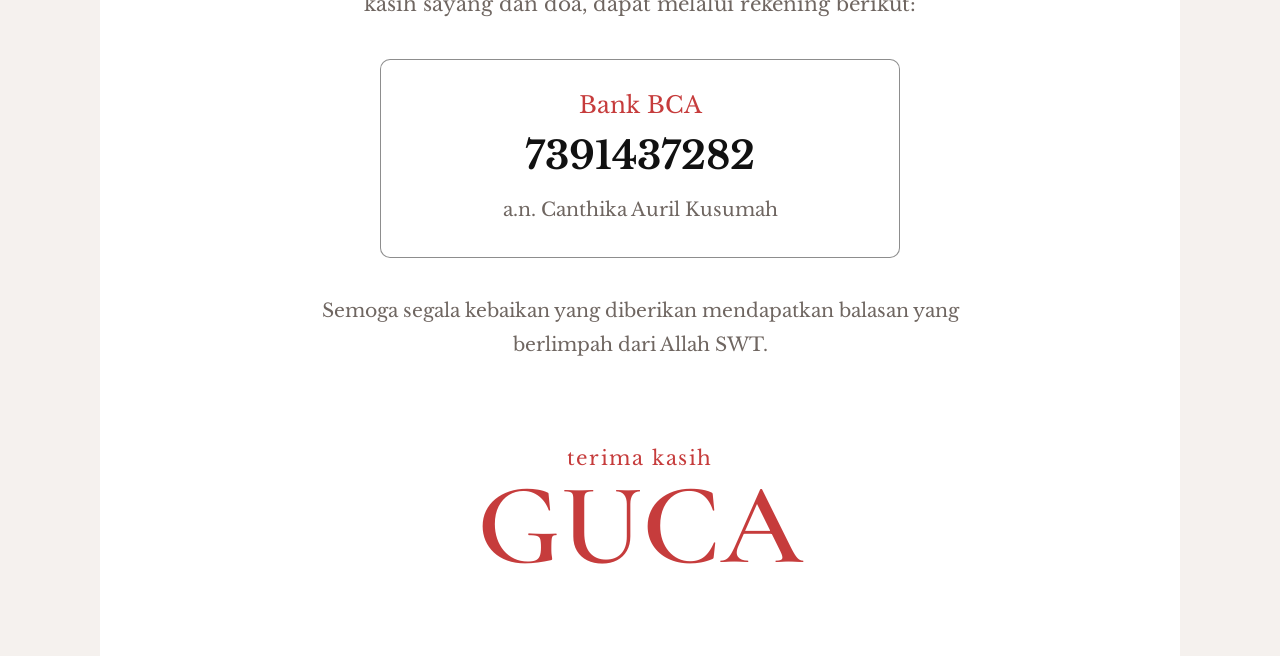
==== commit 48299008: "Update index.html" ====
--- a/index.html
+++ b/index.html
@@ -25,14 +25,10 @@
       <p class="small-title">Video undangan</p>
       <h1 id="videoTitle">Invitation</h1>
       <div class="video-frame">
-        <iframe
-  src="https://drive.google.com/file/d/1Iy173Sjkpbs8uBAxo9HikL7vmwSMx9ie/preview"
-  title="Video Undangan GUCA"
-  allow="autoplay; fullscreen; encrypted-media; picture-in-picture"
-  allowfullscreen
-  webkitallowfullscreen
-  mozallowfullscreen
-></iframe>
+        <video controls playsinline preload="metadata">
+          <source src="assets/GUCA%20INVITATION.mp4" type="video/mp4">
+          Browser Anda tidak mendukung pemutar video.
+        </video>
       </div>
     </section>
     
--- a/styles.css
+++ b/styles.css
@@ -78,6 +78,12 @@
   border: 3px solid var(--black);
   border-radius: 38px;
   padding: 64px clamp(28px, 7vw, 92px) 72px;
+  display: grid;
+  justify-items: center;
+  text-align: center;
+}
+
+.gift-section * {
   text-align: center;
 }
 
@@ -100,6 +106,7 @@
 
 .bank-box {
   display: grid;
+  justify-items: center;
   gap: 12px;
   max-width: 520px;
   margin: 0 auto 36px;
@@ -122,6 +129,7 @@
   font-weight: 700;
   line-height: 1.3;
   text-decoration: none;
+  word-break: keep-all;
 }
 
 .bank-box p,
